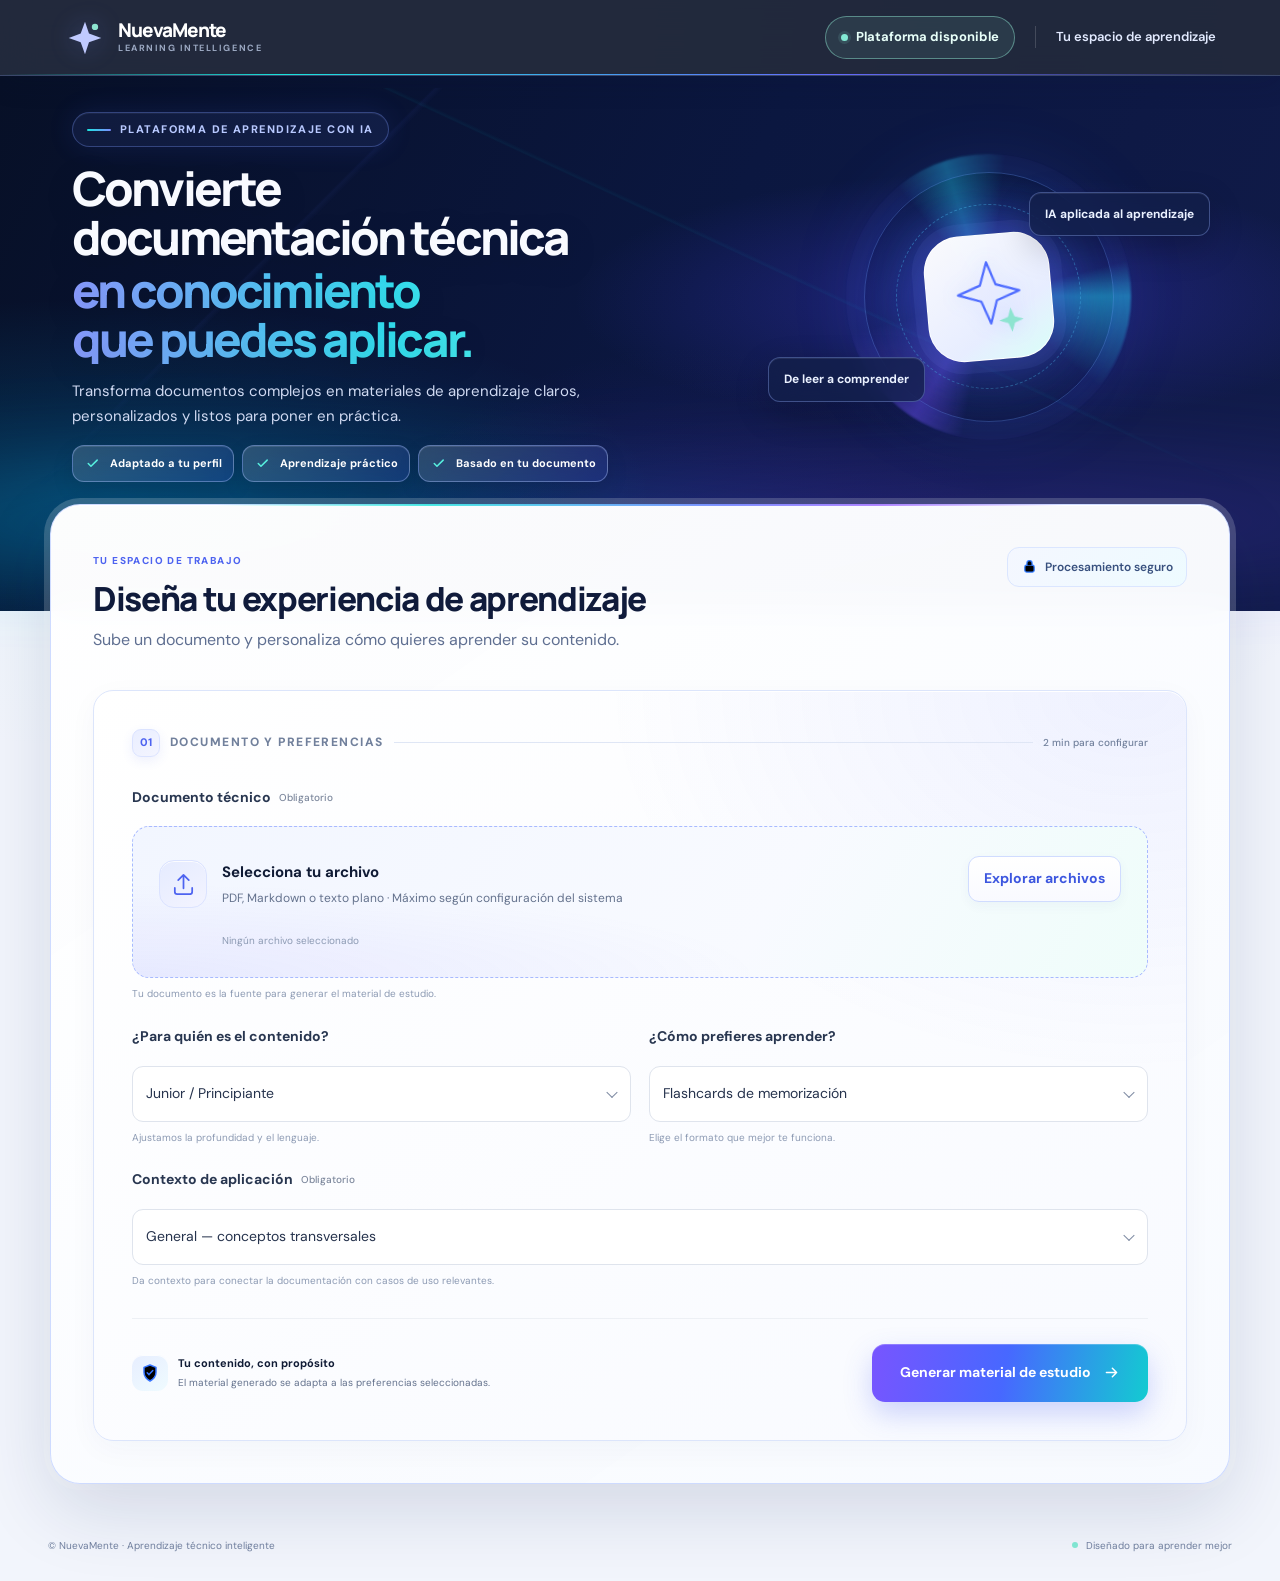
==== frontend/index.html @ c9d4a02c "Integra el rediseño del frontend y conserva la persistencia en OCI" ====
<!DOCTYPE html>
<html lang="es">
<head>
  <meta charset="UTF-8" />
  <meta name="viewport" content="width=device-width, initial-scale=1.0" />
  <meta name="theme-color" content="#101828" />
  <meta name="description" content="NuevaMente transforma documentación técnica en experiencias de aprendizaje adaptadas a cada perfil." />
  <title>NuevaMente — Aprendizaje técnico inteligente</title>
  <link rel="preconnect" href="https://fonts.googleapis.com" />
  <link rel="preconnect" href="https://fonts.gstatic.com" crossorigin />
  <link href="https://fonts.googleapis.com/css2?family=DM+Sans:wght@400;500;600;700&family=Manrope:wght@400;500;600;700;800&display=swap" rel="stylesheet" />
  <link rel="stylesheet" href="css/styles.css" />
</head>
<body>
  <div class="app-shell">
    <header class="topbar">
      <a class="brand" href="#" aria-label="NuevaMente, inicio">
        <span class="brand-mark" aria-hidden="true">
          <svg viewBox="0 0 40 40" fill="none"><path d="M20 4.5 23.8 15.7 35.5 20l-11.7 4.1L20 35.5l-4.1-11.4L4.5 20l11.4-4.3L20 4.5Z" fill="currentColor"/><circle cx="29.5" cy="9.5" r="3" fill="#8DE4D0"/></svg>
        </span>
        <span class="brand-copy"><strong>NuevaMente</strong><small>LEARNING INTELLIGENCE</small></span>
      </a>
      <div class="topbar-right">
        <span class="status-pill"><span class="status-dot"></span> Plataforma disponible</span>
        <span class="topbar-divider" aria-hidden="true"></span>
        <span class="topbar-label">Tu espacio de aprendizaje</span>
      </div>
    </header>

    <main class="page-layout">
      <section class="hero" aria-labelledby="hero-title">
        <div class="hero-copy">
          <span class="eyebrow"><span class="eyebrow-line"></span> PLATAFORMA DE APRENDIZAJE CON IA</span>
          <h1 id="hero-title">Convierte documentación técnica<br /><span>en conocimiento que puedes aplicar.</span></h1>
          <p>Transforma documentos complejos en materiales de aprendizaje claros, personalizados y listos para poner en práctica.</p>
          <div class="hero-points">
            <span><svg viewBox="0 0 20 20" aria-hidden="true"><path d="m5 10 3.2 3.2L15.5 6" fill="none" stroke="currentColor" stroke-width="1.8" stroke-linecap="round" stroke-linejoin="round"/></svg> Adaptado a tu perfil</span>
            <span><svg viewBox="0 0 20 20" aria-hidden="true"><path d="m5 10 3.2 3.2L15.5 6" fill="none" stroke="currentColor" stroke-width="1.8" stroke-linecap="round" stroke-linejoin="round"/></svg> Aprendizaje práctico</span>
            <span><svg viewBox="0 0 20 20" aria-hidden="true"><path d="m5 10 3.2 3.2L15.5 6" fill="none" stroke="currentColor" stroke-width="1.8" stroke-linecap="round" stroke-linejoin="round"/></svg> Basado en tu documento</span>
          </div>
        </div>
        <div class="hero-visual" aria-hidden="true">
          <div class="orbit orbit-outer"></div><div class="orbit orbit-inner"></div>
          <div class="visual-glow"></div>
          <div class="visual-core">
            <svg viewBox="0 0 84 84" fill="none"><path d="M42 8 49.4 30.1 72 38 49.4 45.9 42 68 34.1 45.9 12 38 34.1 30.1 42 8Z" stroke="currentColor" stroke-width="2.2" stroke-linejoin="round"/><path d="M62 54 65.2 63.1 74 66 65.2 69.2 62 78 58.8 69.2 50 66 58.8 63.1 62 54Z" fill="#8DE4D0"/></svg>
          </div>
          <span class="visual-tag tag-top">IA aplicada al aprendizaje</span>
          <span class="visual-tag tag-bottom">De leer a comprender</span>
        </div>
      </section>

      <section class="workspace" id="workspace" aria-label="Espacio de trabajo">
        <div class="workspace-heading">
          <div>
            <span class="section-kicker">TU ESPACIO DE TRABAJO</span>
            <h2>Diseña tu experiencia de aprendizaje</h2>
            <p>Sube un documento y personaliza cómo quieres aprender su contenido.</p>
          </div>
          <div class="secure-note"><svg viewBox="0 0 20 20" aria-hidden="true"><rect x="4.5" y="8.5" width="11" height="8" rx="2" stroke="currentColor" stroke-width="1.5"/><path d="M7 8.5V6a3 3 0 0 1 6 0v2.5" stroke="currentColor" stroke-width="1.5" stroke-linecap="round"/></svg> Procesamiento seguro</div>
        </div>

        <!-- Estado IDLE: se conservan los IDs y nombres que utiliza el flujo actual y el contrato del backend. -->
        <section id="seccion-carga" class="form-panel">
          <div class="panel-step"><span class="step-number">01</span><span>DOCUMENTO Y PREFERENCIAS</span><span class="step-rule"></span><span class="step-caption">2 min para configurar</span></div>
          <form id="form-configuracion">
            <div class="campo campo-documento">
              <label for="documento">Documento técnico <span class="label-optional">Obligatorio</span></label>
              <div class="upload-area">
                <span class="upload-icon" aria-hidden="true"><svg viewBox="0 0 28 28" fill="none"><path d="M14 18V4m0 0L8.5 9.5M14 4l5.5 5.5" stroke="currentColor" stroke-width="1.8" stroke-linecap="round" stroke-linejoin="round"/><path d="M5 17.5v4A2.5 2.5 0 0 0 7.5 24h13a2.5 2.5 0 0 0 2.5-2.5v-4" stroke="currentColor" stroke-width="1.8" stroke-linecap="round"/></svg></span>
                <div class="upload-copy"><strong>Selecciona tu archivo</strong><span>PDF, Markdown o texto plano · Máximo según configuración del sistema</span></div>
                <label class="file-button" for="documento">Explorar archivos</label>
                <input type="file" id="documento" name="documento_original" accept=".pdf,.md,.markdown,.txt" required />
                <span class="file-name" id="nombre-archivo" aria-live="polite">Ningún archivo seleccionado</span>
              </div>
              <span class="field-hint">Tu documento es la fuente para generar el material de estudio.</span>
            </div>

            <div class="form-grid">
              <div class="campo">
                <label for="perfil_destinatario">¿Para quién es el contenido?</label>
                <div class="select-wrap"><select id="perfil_destinatario" name="perfil_destinatario" required>
                  <option value="Junior">Junior / Principiante</option>
                  <option value="Senior">Líder técnico / Arquitecto</option>
                  <option value="Ejecutivo">Ejecutivo</option>
                </select><span class="select-chevron" aria-hidden="true"></span></div>
                <span class="field-hint">Ajustamos la profundidad y el lenguaje.</span>
              </div>
              <div class="campo">
                <label for="formato_salida">¿Cómo prefieres aprender?</label>
                <div class="select-wrap"><select id="formato_salida" name="formato_salida" required>
                  <option value="Flashcards">Flashcards de memorización</option>
                  <option value="Quiz Interactivo">Quiz interactivo con justificaciones</option>
                  <option value="Resumen Ejecutivo">Resumen ejecutivo</option>
                </select><span class="select-chevron" aria-hidden="true"></span></div>
                <span class="field-hint">Elige el formato que mejor te funciona.</span>
              </div>
              <div class="campo campo-full">
                <label for="nicho_sector">Contexto de aplicación <span class="label-optional">Obligatorio</span></label>
                <div class="select-wrap"><select id="nicho_sector" name="nicho_sector" required>
                  <option value="General">General — conceptos transversales</option>
                  <option value="Fintech">Fintech — tecnología financiera</option>
                  <option value="Salud">Salud — tecnología y servicios sanitarios</option>
                  <option value="E-commerce">E-commerce — comercio digital</option>
                </select><span class="select-chevron" aria-hidden="true"></span></div>
                <span class="field-hint">Da contexto para conectar la documentación con casos de uso relevantes.</span>
              </div>
            </div>
            <div class="form-footer">
              <div class="privacy-note"><span class="privacy-icon"><svg viewBox="0 0 20 20" aria-hidden="true"><path d="m10 2 6 2.4v4.8c0 3.7-2.5 6.8-6 8.8-3.5-2-6-5.1-6-8.8V4.4L10 2Z" stroke="currentColor" stroke-width="1.5" stroke-linejoin="round"/><path d="m7.2 9.8 1.8 1.8 3.8-4" stroke="currentColor" stroke-width="1.5" stroke-linecap="round" stroke-linejoin="round"/></svg></span><span><strong>Tu contenido, con propósito</strong><small>El material generado se adapta a las preferencias seleccionadas.</small></span></div>
              <button id="boton-generar" type="submit" class="button-primary"><span>Generar material de estudio</span><svg viewBox="0 0 20 20" aria-hidden="true"><path d="M4 10h12m-5-5 5 5-5 5" fill="none" stroke="currentColor" stroke-width="1.7" stroke-linecap="round" stroke-linejoin="round"/></svg></button>
            </div>
          </form>
        </section>

        <section id="seccion-procesando" class="state-panel processing-panel oculto" role="status" aria-live="polite">
          <div class="processing-orb"><div class="spinner" aria-hidden="true"></div></div>
          <span class="section-kicker">TU CONTENIDO ESTÁ EN PREPARACIÓN</span>
          <h2 id="processing-title">Estamos enviando tu solicitud</h2>
          <p id="processing-description">Estamos preparando el documento y tus preferencias para enviarlos de forma segura.</p>
          <div class="processing-steps" id="processing-steps" data-step="sending">
            <div class="processing-step" data-processing-step="sending">
              <span class="processing-step-icon">1</span>
              <div><strong>Solicitud enviada</strong><small>Documento y preferencias de aprendizaje</small></div>
              <span class="processing-step-status">En preparación</span>
            </div>
            <div class="processing-step" data-processing-step="waiting">
              <span class="processing-step-icon">2</span>
              <div><strong>Procesamiento del documento</strong><small>El servidor y la IA preparan el material</small></div>
              <span class="processing-step-status">Pendiente</span>
            </div>
            <div class="processing-step" data-processing-step="validating">
              <span class="processing-step-icon">3</span>
              <div><strong>Validación de la respuesta</strong><small>Comprobamos la estructura del contenido recibido</small></div>
              <span class="processing-step-status">Pendiente</span>
            </div>
          </div>
          <p class="processing-honesty">Las etapas internas de la IA no se exponen todavía. Este indicador solo cambia cuando el frontend detecta un evento real.</p>
          <p class="meta">La adaptación puede tardar varios minutos. Mantén esta ventana abierta y evita enviar el documento de nuevo.</p>
        </section>

        <section id="seccion-resultado" class="state-panel result-panel oculto">
          <div class="result-topline"><span class="result-badge"><span class="status-dot"></span> MATERIAL GENERADO</span><span class="section-kicker">TU EXPERIENCIA DE APRENDIZAJE</span></div>
          <h2 id="resultado-titulo"></h2>
          <p id="resultado-intro" class="result-intro"></p>
          <div class="result-metadata"><p id="resultado-tiempo" class="meta"></p><p id="resultado-conceptos" class="meta"></p><p id="resultado-calidad" class="meta"></p><p id="resultado-almacenamiento" class="meta" role="status"></p></div>
          <div id="resultado-items" class="grid-flashcards"></div>
          <div class="result-actions"><button id="boton-nuevo" class="button-primary" type="button"><span>Crear otro material</span><svg viewBox="0 0 20 20" aria-hidden="true"><path d="M4 10h12m-5-5 5 5-5 5" fill="none" stroke="currentColor" stroke-width="1.7" stroke-linecap="round" stroke-linejoin="round"/></svg></button></div>
        </section>

        <section id="seccion-error" class="state-panel error-panel oculto" role="alert">
          <div class="error-symbol" aria-hidden="true"><svg viewBox="0 0 24 24" fill="none"><path d="M12 8v5m0 3h.01M10.2 3.8 2.8 17a2 2 0 0 0 1.8 3h14.8a2 2 0 0 0 1.8-3L13.8 3.8a2 2 0 0 0-3.6 0Z" stroke="currentColor" stroke-width="1.8" stroke-linecap="round" stroke-linejoin="round"/></svg></div>
          <span class="section-kicker">NO PUDIMOS COMPLETAR LA SOLICITUD</span>
          <h2>Vamos a intentarlo de nuevo</h2>
          <p id="mensaje-error"></p>
          <div class="error-actions"><button id="boton-reintentar" class="button-primary" type="button"><span>Reintentar</span><svg viewBox="0 0 20 20" aria-hidden="true"><path d="M16 8a6 6 0 0 0-10.8-2L4 8m0-4v4h4M4 12a6 6 0 0 0 10.8 2L16 12m0 4v-4h-4" fill="none" stroke="currentColor" stroke-width="1.5" stroke-linecap="round" stroke-linejoin="round"/></svg></button><button id="boton-volver" class="button-secondary" type="button">Cambiar documento o configuración</button></div>
        </section>
      </section>
      <footer class="page-footer"><span>© NuevaMente · Aprendizaje técnico inteligente</span><span><span class="footer-dot"></span> Diseñado para aprender mejor</span></footer>
    </main>
  </div>

  <script src="js/state.js"></script>
  <script src="js/api.js"></script>
  <script src="js/ui.js"></script>
  <script src="js/main.js"></script>
  <script>
    // Mejora visual progresiva: informa el nombre del archivo sin interferir con el flujo existente.
    document.addEventListener("DOMContentLoaded", () => {
      const input = document.getElementById("documento");
      const nombre = document.getElementById("nombre-archivo");
      input.addEventListener("change", () => {
        nombre.textContent = input.files && input.files.length ? input.files[0].name : "Ningún archivo seleccionado";
        nombre.classList.toggle("has-file", Boolean(input.files && input.files.length));
      });
    });
  </script>
</body>
</html>
---- frontend/css/styles.css ----
:root {
  color-scheme: light;
  --ink: #17233d;
  --muted: #66728a;
  --muted-light: #8a94a8;
  --navy: #101a31;
  --blue: #405ce6;
  --blue-dark: #3049c5;
  --blue-soft: #eef1ff;
  --mint: #8de4d0;
  --line: #e2e7f0;
  --surface: #ffffff;
  --page: #f5f7fb;
  --danger: #b42318;
  --danger-soft: #fff1f0;
  font-family: "DM Sans", system-ui, -apple-system, "Segoe UI", sans-serif;
  font-synthesis: none;
  text-rendering: optimizeLegibility;
  -webkit-font-smoothing: antialiased;
  -moz-osx-font-smoothing: grayscale;
}

* { box-sizing: border-box; }
html { min-width: 320px; scroll-behavior: smooth; }
body { margin: 0; background: var(--page); color: var(--ink); line-height: 1.55; }
button, input, select { font: inherit; }
button { cursor: pointer; }
button:disabled { cursor: wait; opacity: .62; }
a { color: inherit; }
svg { display: block; }
.oculto { display: none !important; }
:focus-visible { outline: 3px solid #7c91ff; outline-offset: 3px; }

.app-shell { min-height: 100vh; }
.topbar {
  min-height: 78px; padding: 0 clamp(20px, 5vw, 76px); display: flex;
  align-items: center; justify-content: space-between; gap: 24px;
  color: #fff; background: var(--navy); border-bottom: 1px solid rgba(255,255,255,.09);
}
.brand { display: inline-flex; align-items: center; gap: 12px; text-decoration: none; }
.brand-mark { width: 42px; height: 42px; display: grid; place-items: center; color: #aebcff; }
.brand-mark svg { width: 100%; height: 100%; }
.brand-copy { display: flex; flex-direction: column; gap: 1px; }
.brand-copy strong { font: 800 19px/1.2 "Manrope", sans-serif; letter-spacing: -.045em; }
.brand-copy small { color: #9ca9c3; font-size: 9px; font-weight: 700; letter-spacing: .17em; }
.topbar-right { display: flex; align-items: center; gap: 18px; color: #c6cee0; font-size: 12px; }
.status-pill { display: inline-flex; align-items: center; gap: 8px; border: 1px solid rgba(141,228,208,.25); border-radius: 999px; padding: 7px 11px; color: #d6f7ef; white-space: nowrap; }
.status-dot, .footer-dot { width: 7px; height: 7px; display: inline-block; border-radius: 50%; background: var(--mint); box-shadow: 0 0 0 3px rgba(141,228,208,.12); }
.topbar-divider { height: 22px; width: 1px; background: rgba(255,255,255,.16); }
.topbar-label { white-space: nowrap; }

.page-layout { width: min(1120px, calc(100% - 48px)); margin: 0 auto; }
.hero { min-height: 330px; display: grid; grid-template-columns: minmax(0, 1.15fr) minmax(260px, .85fr); align-items: center; gap: 36px; padding: 54px 0 42px; }
.hero-copy { max-width: 650px; }
.eyebrow, .section-kicker { display: inline-flex; align-items: center; gap: 9px; color: var(--blue); font-size: 10px; font-weight: 800; letter-spacing: .14em; }
.eyebrow-line { display: inline-block; width: 24px; height: 2px; border-radius: 4px; background: var(--blue); }
h1, h2, h3, p { margin-top: 0; }
.hero h1 { margin: 17px 0 15px; font: 800 clamp(30px, 4vw, 47px)/1.12 "Manrope", sans-serif; letter-spacing: -.055em; }
.hero h1 span { color: var(--blue); }
.hero-copy > p { max-width: 570px; margin-bottom: 20px; color: var(--muted); font-size: 15px; }
.hero-points { display: flex; flex-wrap: wrap; gap: 10px 19px; color: #4f5d76; font-size: 11px; font-weight: 600; }
.hero-points span { display: inline-flex; align-items: center; gap: 6px; }
.hero-points svg { width: 16px; height: 16px; color: #15977f; }
.hero-visual { min-height: 240px; position: relative; display: grid; place-items: center; overflow: hidden; isolation: isolate; }
.orbit { position: absolute; border: 1px solid rgba(91,113,232,.19); border-radius: 50%; }
.orbit-outer { width: 235px; height: 235px; }
.orbit-inner { width: 172px; height: 172px; border-style: dashed; border-color: rgba(91,113,232,.28); }
.visual-glow { position: absolute; width: 155px; height: 155px; border-radius: 50%; background: #dce4ff; filter: blur(22px); opacity: .8; }
.visual-core { position: relative; z-index: 1; width: 112px; height: 112px; display: grid; place-items: center; color: var(--blue); background: linear-gradient(145deg, #fff, #e9edff); border: 1px solid #d9e0ff; border-radius: 34px; box-shadow: 0 20px 55px rgba(52,75,184,.18); transform: rotate(-5deg); }
.visual-core svg { width: 78px; height: 78px; }
.visual-tag { position: absolute; z-index: 2; padding: 8px 12px; border: 1px solid rgba(222,228,242,.95); border-radius: 10px; background: rgba(255,255,255,.92); box-shadow: 0 8px 24px rgba(25,39,77,.07); color: #45516b; font-size: 10px; font-weight: 700; }
.tag-top { top: 24px; right: 0; }
.tag-bottom { bottom: 24px; left: 0; }

.workspace { margin: 4px 0 42px; padding: clamp(22px, 4vw, 42px); border: 1px solid #e7ebf3; border-radius: 22px; background: var(--surface); box-shadow: 0 16px 55px rgba(30,45,82,.055); }
.workspace-heading { display: flex; justify-content: space-between; align-items: flex-start; gap: 20px; margin-bottom: 26px; }
.workspace-heading h2, .state-panel h2 { margin: 8px 0 7px; font: 800 clamp(22px, 3vw, 29px)/1.25 "Manrope", sans-serif; letter-spacing: -.04em; }
.workspace-heading p { margin: 0; color: var(--muted); font-size: 13px; }
.secure-note { flex: 0 0 auto; display: inline-flex; align-items: center; gap: 7px; color: #69758d; font-size: 11px; font-weight: 600; padding-top: 6px; }
.secure-note svg { width: 17px; height: 17px; color: #15977f; }
.form-panel { border: 1px solid var(--line); border-radius: 16px; padding: clamp(18px, 3vw, 30px); }
.panel-step { display: flex; align-items: center; gap: 10px; margin-bottom: 26px; color: #78849b; font-size: 9px; font-weight: 800; letter-spacing: .12em; }
.step-number { width: 28px; height: 28px; display: grid; place-items: center; border-radius: 9px; background: var(--blue-soft); color: var(--blue); font-size: 11px; letter-spacing: 0; }
.step-rule { height: 1px; flex: 1; background: var(--line); }
.step-caption { font-size: 10px; font-weight: 500; letter-spacing: 0; white-space: nowrap; }
.campo { min-width: 0; display: flex; flex-direction: column; gap: 8px; }
.campo-documento { margin-bottom: 25px; }
.campo > label { display: flex; flex-wrap: wrap; align-items: center; gap: 8px; color: #283650; font-size: 12px; font-weight: 700; }
.label-optional { color: #7c879c; font-size: 10px; font-weight: 500; }
.upload-area { position: relative; display: grid; grid-template-columns: auto minmax(0,1fr) auto; align-items: center; gap: 15px; min-height: 108px; padding: 19px; border: 1.5px dashed #c7d0e7; border-radius: 13px; background: #fafbff; transition: border-color .18s, background .18s; }
.upload-area:focus-within, .upload-area:hover { border-color: #8295f0; background: #f6f8ff; }
.upload-icon { width: 48px; height: 48px; display: grid; place-items: center; border-radius: 14px; background: var(--blue-soft); color: var(--blue); }
.upload-icon svg { width: 27px; height: 27px; }
.upload-copy { display: flex; flex-direction: column; gap: 4px; }
.upload-copy strong { font-size: 12px; }
.upload-copy span { color: var(--muted); font-size: 10px; line-height: 1.5; }
.file-button { position: relative; z-index: 1; padding: 9px 12px; border: 1px solid #d6ddf2; border-radius: 9px; background: #fff; color: var(--blue); font-size: 11px; font-weight: 700; cursor: pointer; white-space: nowrap; }
.file-button:hover { background: var(--blue-soft); }
#documento { position: absolute; width: 1px; height: 1px; padding: 0; margin: -1px; overflow: hidden; clip: rect(0,0,0,0); white-space: nowrap; border: 0; }
#documento:focus-visible + .file-name { outline: 3px solid #7c91ff; outline-offset: 3px; }
.file-name { grid-column: 2 / -1; min-width: 0; color: var(--muted-light); font-size: 10px; overflow-wrap: anywhere; }
.file-name.has-file { color: #147d6a; font-weight: 700; }
.field-hint { color: var(--muted-light); font-size: 10px; line-height: 1.5; }
.form-grid { display: grid; grid-template-columns: repeat(2, minmax(0,1fr)); gap: 22px 18px; }
.campo-full { grid-column: 1 / -1; }
.select-wrap { position: relative; }
.select-wrap select { width: 100%; min-height: 46px; appearance: none; padding: 0 42px 0 13px; border: 1px solid #dfe4ed; border-radius: 9px; outline-offset: 2px; background: #fff; color: #26334d; font-size: 12px; }
.select-wrap select:focus { border-color: #8798ef; outline: 2px solid rgba(64,92,230,.12); }
.select-chevron { position: absolute; top: 50%; right: 15px; width: 8px; height: 8px; border-right: 1.5px solid #7e8aa2; border-bottom: 1.5px solid #7e8aa2; transform: translateY(-70%) rotate(45deg); pointer-events: none; }
.form-footer { display: flex; justify-content: space-between; align-items: center; gap: 22px; margin-top: 30px; padding-top: 23px; border-top: 1px solid #edf0f5; }
.privacy-note { display: flex; align-items: center; gap: 10px; }
.privacy-icon { width: 36px; height: 36px; flex: 0 0 auto; display: grid; place-items: center; border-radius: 11px; background: #eaf8f4; color: #16866f; }
.privacy-icon svg { width: 20px; height: 20px; }
.privacy-note > span:last-child { display: flex; flex-direction: column; gap: 3px; }
.privacy-note strong { font-size: 11px; }
.privacy-note small { color: var(--muted); font-size: 10px; }
.button-primary, .button-secondary { min-height: 46px; display: inline-flex; justify-content: center; align-items: center; gap: 12px; padding: 0 18px; border: 1px solid transparent; border-radius: 10px; font-size: 12px; font-weight: 700; transition: background .18s, transform .18s, box-shadow .18s; }
.button-primary { background: var(--blue); color: white; box-shadow: 0 7px 18px rgba(64,92,230,.18); }
.button-primary:hover:not(:disabled) { background: var(--blue-dark); transform: translateY(-1px); box-shadow: 0 10px 22px rgba(64,92,230,.23); }
.button-primary svg { width: 17px; height: 17px; }
.button-secondary { border-color: #d8deeb; background: #fff; color: #46536d; }
.button-secondary:hover { background: #f5f7fc; }

.state-panel { margin-top: 20px; padding: clamp(25px, 5vw, 48px); border: 1px solid var(--line); border-radius: 16px; background: #fff; }
.processing-panel { text-align: center; }
.processing-panel .section-kicker { justify-content: center; }
.processing-panel h2 { margin-top: 12px; }
.processing-panel > p { max-width: 550px; margin: 0 auto 16px; color: var(--muted); font-size: 13px; }
.processing-panel .meta { font-size: 11px; }
.processing-orb { width: 92px; height: 92px; display: grid; place-items: center; margin: 0 auto 24px; border: 1px solid #e0e6ff; border-radius: 28px; background: linear-gradient(145deg, #f9faff, #e9edff); }
.spinner { width: 34px; height: 34px; border: 3px solid #d8defd; border-top-color: var(--blue); border-radius: 50%; animation: girar .8s linear infinite; }
@keyframes girar { to { transform: rotate(360deg); } }
.processing-track { max-width: 360px; height: 5px; margin: 24px auto; overflow: hidden; border-radius: 99px; background: #edf0fb; }
.processing-track span { display: block; width: 38%; height: 100%; border-radius: inherit; background: linear-gradient(90deg, var(--blue), #91a1ff); animation: progreso 1.8s ease-in-out infinite alternate; }
@keyframes progreso { from { transform: translateX(-10%); } to { transform: translateX(170%); } }

.result-panel { border-top: 3px solid #47bca6; }
.result-topline { display: flex; align-items: center; justify-content: space-between; flex-wrap: wrap; gap: 12px; margin-bottom: 17px; }
.result-badge { display: inline-flex; align-items: center; gap: 8px; padding: 7px 10px; border-radius: 999px; background: #eaf8f4; color: #137a68; font-size: 9px; font-weight: 800; letter-spacing: .08em; }
.result-badge .status-dot { width: 6px; height: 6px; box-shadow: none; }
.result-panel h2 { font-size: clamp(24px, 3vw, 34px); }
.result-intro { max-width: 760px; color: var(--muted); font-size: 14px; }
.result-metadata { display: flex; flex-wrap: wrap; gap: 8px; margin: 22px 0; }
.result-metadata .meta { margin: 0; padding: 8px 11px; border: 1px solid #e3e8f3; border-radius: 9px; background: #fafbfe; color: #56627a; font-size: 10px; }
.grid-flashcards { display: grid; grid-template-columns: repeat(2, minmax(0,1fr)); gap: 14px; margin: 22px 0; }
.flashcard { min-width: 0; padding: 18px; border: 1px solid #e0e6f5; border-radius: 13px; background: linear-gradient(145deg, #f8f9ff, #f0f3ff); overflow-wrap: anywhere; }
.flashcard-frente { margin-bottom: 14px; color: #263a7e; font: 700 14px/1.45 "Manrope", sans-serif; }
.flashcard details { padding-top: 12px; border-top: 1px solid #dce3fa; }
.flashcard summary { color: var(--blue); font-size: 11px; font-weight: 700; cursor: pointer; }
.flashcard-dorso { margin: 10px 0 0; color: #43506a; font-size: 12px; white-space: pre-wrap; }
.flashcard-pista { margin: 10px 0 0; color: #69758b; font-size: 11px; }
.quiz-pregunta { min-width: 0; margin: 0; padding: 18px; border: 1px solid #e0e6f0; border-radius: 13px; background: #fbfcff; overflow-wrap: anywhere; }
.quiz-pregunta legend { max-width: 100%; padding: 0 6px; color: #273550; font-size: 13px; font-weight: 700; }
.quiz-opcion { display: flex; align-items: flex-start; gap: 9px; padding: 8px 0; color: #4f5c74; font-size: 12px; font-weight: 400; cursor: pointer; }
.quiz-opcion input { flex: 0 0 auto; margin-top: 4px; accent-color: var(--blue); }
.quiz-pregunta button { margin-top: 10px; padding: 9px 13px; border: 0; border-radius: 8px; background: var(--blue-soft); color: var(--blue); font-size: 11px; font-weight: 700; }
.quiz-pregunta button:hover { background: #dfe5ff; }
.quiz-feedback { margin: 12px 0 0; color: #59657b; font-size: 11px; line-height: 1.7; white-space: pre-wrap; }
.respuesta-correcta { color: #137a48; }
.respuesta-incorrecta { color: var(--danger); }
#resultado-items { overflow-wrap: anywhere; }
#resultado-items > h3 { margin: 22px 0 8px; font: 700 16px "Manrope", sans-serif; }
#resultado-items > p, #resultado-items li { color: #4d5a72; font-size: 13px; }
#resultado-items ul { padding-left: 22px; }
#resultado-items li { padding: 3px 0; }
.result-actions { display: flex; justify-content: flex-end; align-items: center; gap: 16px; margin-top: 24px; padding-top: 20px; border-top: 1px solid #edf0f5; }
.error-panel { border-top: 3px solid #e06b61; }
.error-panel .section-kicker { color: var(--danger); }
.error-panel h2 { margin-top: 12px; }
.error-panel > p { color: #7c3940; font-size: 13px; }
.error-symbol { width: 48px; height: 48px; display: grid; place-items: center; margin-bottom: 20px; border-radius: 14px; background: var(--danger-soft); color: var(--danger); }
.error-symbol svg { width: 25px; height: 25px; }
.error-actions { display: flex; flex-wrap: wrap; gap: 10px; margin-top: 22px; }
.page-footer { display: flex; justify-content: space-between; gap: 16px; padding: 0 0 28px; color: #8a94a8; font-size: 10px; }
.page-footer > span:last-child { display: inline-flex; align-items: center; gap: 8px; }
.footer-dot { width: 6px; height: 6px; box-shadow: none; }

@media (min-width: 1400px) { .page-layout { width: min(1180px, calc(100% - 80px)); } }
@media (max-width: 760px) {
  .topbar { min-height: 70px; padding: 0 22px; }
  .topbar-label, .topbar-divider { display: none; }
  .page-layout { width: min(100% - 32px, 620px); }
  .hero { grid-template-columns: 1fr; gap: 12px; padding: 42px 0 25px; }
  .hero-visual { min-height: 200px; }
  .orbit-outer { width: 190px; height: 190px; }
  .orbit-inner { width: 142px; height: 142px; }
  .visual-core { width: 92px; height: 92px; border-radius: 28px; }
  .visual-core svg { width: 65px; height: 65px; }
  .tag-top { right: max(0px, calc(50% - 155px)); }
  .tag-bottom { left: max(0px, calc(50% - 155px)); }
  .workspace { padding: 23px 18px; border-radius: 17px; }
  .workspace-heading { flex-direction: column; gap: 10px; }
  .secure-note { padding: 0; }
  .form-panel { padding: 18px; }
  .upload-area { grid-template-columns: auto minmax(0,1fr); }
  .file-button { grid-column: 2; justify-self: start; }
  .file-name { grid-column: 1 / -1; }
  .form-footer { align-items: stretch; flex-direction: column; }
  .form-footer .button-primary { width: 100%; }
  .page-footer { flex-direction: column; gap: 8px; }
}
@media (max-width: 520px) {
  .topbar { padding: 0 16px; }
  .brand-mark { width: 36px; height: 36px; }
  .brand-copy strong { font-size: 17px; }
  .status-pill { padding: 6px 8px; font-size: 10px; }
  .page-layout { width: calc(100% - 24px); }
  .hero h1 { font-size: clamp(29px, 8vw, 38px); }
  .hero-points { flex-direction: column; gap: 8px; }
  .hero-visual { min-height: 180px; }
  .workspace { padding: 20px 12px; }
  .workspace-heading h2 { font-size: 23px; }
  .form-panel { padding: 15px 12px; }
  .panel-step { gap: 7px; font-size: 8px; }
  .step-caption { display: none; }
  .form-grid, .grid-flashcards { grid-template-columns: 1fr; }
  .campo-full { grid-column: auto; }
  .upload-area { padding: 13px; gap: 10px; }
  .upload-icon { width: 40px; height: 40px; }
  .upload-copy span { font-size: 9px; }
  .file-button { font-size: 10px; }
  .state-panel { padding: 24px 17px; }
  .result-topline { align-items: flex-start; flex-direction: column; }
  .result-metadata { flex-direction: column; }
  .result-actions { align-items: stretch; flex-direction: column; }
  .result-actions .button-primary, .error-actions > button { width: 100%; }
}
@media (prefers-reduced-motion: reduce) {
  *, *::before, *::after { scroll-behavior: auto !important; animation-duration: .01ms !important; animation-iteration-count: 1 !important; transition-duration: .01ms !important; }
}

.quiz-final-actions { display: flex; flex-direction: column; align-items: stretch; gap: 14px; margin-top: 20px; }
.quiz-final-actions > .button-primary { align-self: flex-end; }
.quiz-score { flex: 1 1 280px; min-width: 0; margin: 0; padding: 18px; border: 1px solid #dce5f5; border-radius: 14px; background: linear-gradient(145deg, #f8faff, #f0f4ff); }
.quiz-score .section-kicker { color: var(--blue); }
.quiz-score-title { margin: 8px 0 4px; font: 800 20px/1.3 "Manrope", sans-serif; letter-spacing: -.03em; }
.quiz-score-percent { margin: 0; color: var(--blue); font-size: 18px; font-weight: 800; }
.quiz-score-note { margin: 8px 0 14px; color: var(--muted); font-size: 12px; }
.quiz-score-track { height: 8px; overflow: hidden; border-radius: 99px; background: #dfe5f5; }
.quiz-score-track span { display: block; height: 100%; border-radius: inherit; background: linear-gradient(90deg, #405ce6, #8de4d0); transition: width .25s ease; }
.quiz-final-actions > .button-primary:disabled { cursor: default; opacity: .75; }
@media (max-width: 520px) {
  .quiz-final-actions > .button-primary { width: 100%; }
  .quiz-score { width: 100%; }
}


/* Stepper de procesamiento: estados respaldados por eventos del frontend */
.processing-steps { max-width: 620px; margin: 28px auto 20px; padding: 8px 18px; border: 1px solid var(--line); border-radius: 14px; background: #fcfdff; text-align: left; }
.processing-step { display: grid; grid-template-columns: 34px minmax(0,1fr) auto; align-items: center; gap: 12px; padding: 16px 0; border-bottom: 1px solid #edf0f6; color: #8791a4; }
.processing-step:last-child { border-bottom: 0; }
.processing-step-icon { width: 30px; height: 30px; display: grid; place-items: center; border: 1px solid #dfe4ef; border-radius: 50%; background: #fff; color: #8a94a8; font-size: 12px; font-weight: 800; }
.processing-step > div { display: flex; flex-direction: column; gap: 3px; }
.processing-step strong { color: #536078; font-size: 12px; }
.processing-step small { color: #8a94a8; font-size: 10px; }
.processing-step-status { color: #8a94a8; font-size: 10px; white-space: nowrap; }
.processing-step.is-active .processing-step-icon { border-color: var(--blue); background: var(--blue-soft); color: var(--blue); box-shadow: 0 0 0 4px rgba(64,92,230,.08); }
.processing-step.is-active strong, .processing-step.is-active .processing-step-status { color: var(--blue); }
.processing-step.is-done .processing-step-icon { border-color: #bce9dd; background: #eaf8f4; color: #137a68; }
.processing-step.is-done strong, .processing-step.is-done .processing-step-status { color: #137a68; }
.processing-honesty { max-width: 620px !important; margin: 0 auto 16px !important; color: var(--muted-light) !important; font-size: 10px !important; }
@media (max-width: 520px) {
 .processing-steps { padding: 5px 12px; }
 .processing-step { grid-template-columns: 30px minmax(0,1fr); gap: 9px; }
 .processing-step-status { grid-column: 2; white-space: normal; }
 .processing-step strong { font-size: 11px; }
 .processing-step small { font-size: 9px; }
}


/* Processing experience — premium contrast, depth and a clearer active step */
.processing-panel {
  position: relative;
  isolation: isolate;
  overflow: hidden;
  padding: clamp(30px, 5vw, 54px);
  border: 1px solid rgba(151, 170, 255, .22);
  border-radius: 20px;
  color: #f5f7ff;
  text-align: center;
  background:
    radial-gradient(ellipse at 50% -20%, rgba(75, 100, 239, .28), transparent 52%),
    linear-gradient(145deg, #111c36 0%, #172443 52%, #101a31 100%);
  box-shadow: 0 24px 70px rgba(16, 26, 49, .18), inset 0 1px 0 rgba(255,255,255,.06);
}
.processing-panel::before,
.processing-panel::after {
  position: absolute;
  z-index: -1;
  content: "";
  pointer-events: none;
  border: 1px solid rgba(151, 170, 255, .09);
  border-radius: 50%;
}
.processing-panel::before { width: 390px; height: 390px; top: -270px; left: calc(50% - 195px); }
.processing-panel::after { width: 520px; height: 520px; top: -335px; left: calc(50% - 260px); }
.processing-panel .processing-orb {
  position: relative;
  width: 88px;
  height: 88px;
  margin: 0 auto 24px;
  border: 1px solid rgba(161, 177, 255, .38);
  border-radius: 27px;
  background: linear-gradient(145deg, rgba(255,255,255,.12), rgba(112,133,255,.12));
  box-shadow: 0 0 0 9px rgba(108, 128, 255, .045), 0 16px 42px rgba(0,0,0,.18);
}
.processing-panel .spinner {
  width: 35px;
  height: 35px;
  border: 3px solid rgba(177, 190, 255, .22);
  border-top-color: #9cafff;
  border-right-color: #8de4d0;
  box-shadow: 0 0 18px rgba(110, 132, 255, .2);
}
.processing-panel .section-kicker { color: #aab9ff; }
.processing-panel h2 {
  margin: 13px 0 9px;
  color: #fff;
  font-size: clamp(24px, 3.2vw, 34px);
  letter-spacing: -.045em;
}
.processing-panel > p:not(.processing-honesty):not(.meta) {
  max-width: 590px;
  margin: 0 auto;
  color: #c2cce1;
  font-size: 13px;
}
.processing-steps {
  position: relative;
  max-width: 700px;
  margin: 30px auto 20px;
  padding: 7px 22px;
  border: 1px solid rgba(181, 195, 255, .17);
  border-radius: 16px;
  background: linear-gradient(145deg, rgba(255,255,255,.075), rgba(255,255,255,.035));
  box-shadow: inset 0 1px 0 rgba(255,255,255,.045), 0 14px 34px rgba(0,0,0,.08);
  backdrop-filter: blur(12px);
}
.processing-step {
  position: relative;
  grid-template-columns: 38px minmax(0,1fr) auto;
  gap: 14px;
  padding: 17px 0;
  border-bottom-color: rgba(181,195,255,.12);
  color: #aebbd4;
  transition: background .25s ease, padding .25s ease;
}
.processing-step-icon {
  position: relative;
  width: 34px;
  height: 34px;
  border: 1px solid rgba(180,194,255,.22);
  background: rgba(13,22,44,.58);
  color: #a9b6d1;
  font-size: 12px;
  transition: all .25s ease;
}
.processing-step > div { gap: 4px; }
.processing-step strong { color: #d8e0f2; font-size: 12px; }
.processing-step small { color: #96a5c2; font-size: 10px; }
.processing-step-status {
  padding: 5px 9px;
  border: 1px solid rgba(181,195,255,.12);
  border-radius: 999px;
  color: #9ba9c5;
  background: rgba(12,21,42,.35);
  font-size: 10px;
  font-weight: 600;
}
.processing-step.is-active {
  margin: 0 -10px;
  padding-right: 10px;
  padding-left: 10px;
  border-radius: 12px;
  background: linear-gradient(90deg, rgba(76,99,233,.19), rgba(76,99,233,.035));
}
.processing-step.is-active .processing-step-icon {
  border-color: #879bff;
  background: linear-gradient(145deg, #5269e9, #3549ad);
  color: #fff;
  box-shadow: 0 0 0 5px rgba(100,122,255,.12), 0 0 22px rgba(89,111,255,.2);
}
.processing-step.is-active strong { color: #fff; }
.processing-step.is-active .processing-step-status {
  border-color: rgba(144,162,255,.32);
  background: rgba(68,88,196,.24);
  color: #c8d1ff;
}
.processing-step.is-done .processing-step-icon {
  border-color: rgba(141,228,208,.5);
  background: rgba(31,137,119,.18);
  color: #8de4d0;
  box-shadow: 0 0 0 4px rgba(141,228,208,.055);
}
.processing-step.is-done strong { color: #b8f4e7; }
.processing-step.is-done .processing-step-status {
  border-color: rgba(141,228,208,.2);
  background: rgba(31,137,119,.12);
  color: #8de4d0;
}
.processing-honesty {
  max-width: 640px !important;
  margin: 0 auto 12px !important;
  color: #98a7c4 !important;
  font-size: 10px !important;
}
.processing-panel .meta {
  max-width: 620px;
  margin: 0 auto;
  color: #b7c3da;
  font-size: 11px;
}
@media (max-width: 520px) {
  .processing-panel { padding: 28px 15px; border-radius: 16px; }
  .processing-panel .processing-orb { width: 76px; height: 76px; border-radius: 23px; }
  .processing-steps { margin-top: 24px; padding: 5px 13px; }
  .processing-step { grid-template-columns: 32px minmax(0,1fr); gap: 10px; padding: 14px 0; }
  .processing-step.is-active { margin: 0 -5px; padding-right: 5px; padding-left: 5px; }
  .processing-step-icon { width: 30px; height: 30px; }
  .processing-step-status { grid-column: 2; justify-self: start; margin-top: 1px; }
}
@media (prefers-reduced-motion: reduce) {
  .processing-step, .processing-step-icon { transition: none !important; }
}


/* NuevaMente visual system v2 — unify landing, workspace and learning results */
:root {
  --ink: #101b35;
  --muted: #64728d;
  --muted-light: #8c9ab3;
  --navy: #0d1730;
  --blue: #4d63f0;
  --blue-dark: #3549c8;
  --blue-soft: #edf0ff;
  --mint: #83ead5;
  --line: #dfe6f5;
  --surface: #ffffff;
  --page: #f2f5fc;
}
body {
  background:
    radial-gradient(ellipse at 82% 6%, rgba(104,124,255,.12), transparent 29rem),
    radial-gradient(ellipse at 5% 22%, rgba(131,234,213,.09), transparent 25rem),
    var(--page);
}
.topbar {
  position: relative;
  min-height: 76px;
  background: linear-gradient(105deg, #0b142b 0%, #111d3b 60%, #172653 100%);
  box-shadow: 0 8px 28px rgba(10,20,44,.12);
}
.topbar::after {
  position: absolute;
  right: 0; bottom: 0; left: 0;
  height: 1px;
  content: "";
  background: linear-gradient(90deg, transparent, rgba(131,234,213,.45), rgba(120,143,255,.55), transparent);
}
.brand-mark { color: #c0caff; filter: drop-shadow(0 0 12px rgba(117,139,255,.28)); }
.brand-copy strong { letter-spacing: -.05em; }
.status-pill { border-color: rgba(131,234,213,.32); background: rgba(131,234,213,.045); }
.hero {
  position: relative;
  min-height: 345px;
  padding-top: 58px;
  padding-bottom: 48px;
}
.hero-copy { position: relative; z-index: 2; }
.eyebrow { color: #4d63f0; }
.hero h1 { text-wrap: balance; }
.hero h1 span {
  background: linear-gradient(100deg, #4d63f0 4%, #6d7cff 52%, #1c9f9a 100%);
  -webkit-background-clip: text;
  background-clip: text;
  color: transparent;
}
.hero-visual { overflow: visible; }
.orbit-outer { border-color: rgba(77,99,240,.22); box-shadow: 0 0 60px rgba(77,99,240,.055); }
.orbit-inner { border-color: rgba(77,99,240,.3); }
.visual-glow { background: radial-gradient(circle, rgba(119,145,255,.35), rgba(131,234,213,.12) 58%, transparent 72%); }
.visual-core {
  border-color: rgba(255,255,255,.92);
  background: linear-gradient(145deg, #fff 4%, #edf0ff 70%, #e4fbf6 100%);
  box-shadow: 0 24px 70px rgba(52,75,184,.2), 0 0 0 10px rgba(255,255,255,.32);
}
.visual-tag { border-color: rgba(208,218,242,.9); box-shadow: 0 12px 32px rgba(25,39,77,.09); }
.workspace {
  position: relative;
  margin-top: 0;
  border: 1px solid rgba(211,221,243,.9);
  border-radius: 24px;
  background: rgba(255,255,255,.94);
  box-shadow: 0 24px 80px rgba(31,48,91,.085), 0 2px 6px rgba(31,48,91,.025);
  backdrop-filter: blur(16px);
}
.workspace::before {
  position: absolute;
  top: -1px; right: 8%; left: 8%;
  height: 2px;
  content: "";
  border-radius: 999px;
  background: linear-gradient(90deg, transparent, #8de4d0 24%, #6a7cff 68%, transparent);
  opacity: .8;
}
.workspace-heading h2, .state-panel h2 { color: #111d38; }
.form-panel {
  border-color: #e0e7f6;
  border-radius: 18px;
  background: linear-gradient(145deg, rgba(255,255,255,.98), rgba(249,251,255,.94));
  box-shadow: inset 0 1px 0 #fff;
}
.panel-step { color: #71809c; }
.step-number { border: 1px solid #e0e6ff; background: linear-gradient(145deg,#f0f2ff,#e7ebff); }
.upload-area {
  border-color: #c8d2fb;
  background: linear-gradient(120deg, #f8faff 0%, #f5f7ff 72%, #f2fbfa 100%);
  transition: border-color .2s ease, box-shadow .2s ease, transform .2s ease;
}
.upload-area:focus-within, .upload-area:hover {
  border-color: #8292f5;
  box-shadow: 0 0 0 4px rgba(77,99,240,.07);
}
.upload-icon, .privacy-icon {
  box-shadow: inset 0 1px 0 rgba(255,255,255,.85);
}
input[type="file"]:focus-visible + .file-name { outline: 2px solid var(--blue); }
select, input:not([type="file"]):not([type="radio"]) {
  border-color: #d8e1f2;
  transition: border-color .18s ease, box-shadow .18s ease;
}
select:focus, input:focus {
  border-color: #8292f5;
  box-shadow: 0 0 0 4px rgba(77,99,240,.08);
}
.button-primary {
  border: 1px solid rgba(255,255,255,.18);
  background: linear-gradient(110deg, #4d63f0 0%, #4359df 55%, #354bc7 100%);
  box-shadow: 0 9px 22px rgba(64,86,220,.22), inset 0 1px 0 rgba(255,255,255,.16);
  transition: transform .18s ease, box-shadow .18s ease, filter .18s ease;
}
.button-primary:hover:not(:disabled) {
  transform: translateY(-2px);
  filter: saturate(1.08);
  box-shadow: 0 13px 28px rgba(64,86,220,.29), inset 0 1px 0 rgba(255,255,255,.2);
}
.button-secondary, .file-button {
  border-color: #d6def1;
  background: linear-gradient(180deg, #fff, #f9faff);
}
.state-panel:not(.processing-panel) {
  border-color: #dfe6f5;
  border-radius: 19px;
  background: linear-gradient(145deg, #fff 0%, #fcfdff 100%);
  box-shadow: 0 16px 44px rgba(24,42,85,.055), inset 0 1px 0 #fff;
}
.result-panel { border-top: 2px solid #83ead5 !important; }
.result-badge {
  border: 1px solid rgba(30,164,140,.12);
  background: linear-gradient(100deg,#e9faf5,#f0fbff);
}
.result-metadata .meta {
  border-color: #e0e7f5;
  border-radius: 9px;
  background: linear-gradient(145deg,#fff,#f7f9ff);
}
.flashcard, .quiz-pregunta {
  border-color: #dce4f6;
  border-radius: 14px;
  background: linear-gradient(145deg,#fbfcff,#f2f5ff);
  box-shadow: inset 0 1px 0 rgba(255,255,255,.9);
}
.flashcard { transition: transform .18s ease, box-shadow .18s ease; }
.flashcard:hover {
  transform: translateY(-2px);
  box-shadow: 0 10px 24px rgba(38,57,119,.07);
}
.flashcard summary { color: #4359df; font-weight: 700; }
.quiz-score {
  border-color: #d9e3fa;
  background: linear-gradient(135deg,#f5f7ff 0%,#eef2ff 72%,#effbf8 100%);
  box-shadow: inset 0 1px 0 rgba(255,255,255,.95);
}
.error-panel { border-top: 2px solid #ff9b92 !important; }
.page-footer { color: #8290a8; }
@media (max-width: 760px) {
  .hero { padding-top: 42px; }
  .workspace { border-radius: 20px; }
}
@media (prefers-reduced-motion: reduce) {
  .button-primary, .upload-area, .flashcard { transition: none !important; }
}


/* Visual QA hotfix: preserve readable contrast inside the dark processing surface */
.processing-panel,
.processing-panel .section-kicker,
.processing-panel h2,
.processing-panel > p,
.processing-panel .processing-honesty,
.processing-panel .meta {
  color: #f5f7ff;
}
.processing-panel h2 {
  color: #ffffff !important;
  text-shadow: 0 2px 24px rgba(123, 145, 255, .16);
}
.processing-panel > p:not(.processing-honesty):not(.meta) { color: #d2dcf2; }
.processing-panel .processing-honesty { color: #aebcda !important; }
.processing-panel .meta { color: #d1dcf3; }

/* Make the visual refresh clearly visible without changing application behavior */
.hero h1 { font-size: clamp(34px, 4.4vw, 54px); }
.hero-copy > p { font-size: 15px; line-height: 1.75; }
.workspace {
  border-color: #cfd9f2;
  box-shadow: 0 28px 90px rgba(31,48,91,.11), 0 3px 10px rgba(31,48,91,.035);
}
.workspace-heading h2 { font-size: clamp(25px, 3.2vw, 32px); }
.form-panel {
  border-color: #d8e1f7;
  background:
    radial-gradient(ellipse at 100% 0%, rgba(106,124,255,.055), transparent 35%),
    linear-gradient(145deg, #ffffff 0%, #f8faff 100%);
}
.panel-step { margin-bottom: 30px; }
.upload-area { min-height: 120px; }
.select-wrap select { min-height: 50px; }
.result-panel h2 {
  background: linear-gradient(100deg, #111d38 0%, #405ce6 76%, #168d89 100%);
  -webkit-background-clip: text;
  background-clip: text;
  color: transparent;
}
@media (max-width: 760px) {
  .hero h1 { font-size: clamp(32px, 7vw, 44px); }
}
@media (prefers-reduced-motion: reduce) {
  .flashcard, .button-primary, .upload-area { transition: none !important; }
}


/* Landing page v3 — a distinct, high-impact first impression */
.hero {
  min-height: 390px;
  grid-template-columns: minmax(0, 1.12fr) minmax(280px, .88fr);
  gap: clamp(24px, 4vw, 54px);
  padding-top: 62px;
  padding-bottom: 58px;
}
.hero-copy { max-width: 690px; }
.hero .eyebrow {
  padding: 8px 12px;
  border: 1px solid rgba(77,99,240,.16);
  border-radius: 999px;
  background: rgba(255,255,255,.68);
  box-shadow: 0 5px 20px rgba(35,52,105,.04);
  letter-spacing: .13em;
}
.hero h1 {
  max-width: 690px;
  margin-top: 22px;
  margin-bottom: 20px;
  font-size: clamp(36px, 4.1vw, 53px);
  line-height: 1.075;
  letter-spacing: -.06em;
}
.hero h1 span {
  display: inline;
  background: linear-gradient(100deg, #4d63f0 0%, #7180ff 55%, #159e9a 100%);
  -webkit-background-clip: text;
  background-clip: text;
  color: transparent;
}
.hero-copy > p {
  max-width: 540px;
  margin-bottom: 25px;
  font-size: 15px;
  line-height: 1.8;
}
.hero-points { gap: 10px; }
.hero-points span {
  padding: 8px 11px;
  border: 1px solid rgba(216,225,244,.88);
  border-radius: 999px;
  background: rgba(255,255,255,.68);
  color: #45516b;
  box-shadow: 0 5px 16px rgba(33,50,100,.035);
}
.hero-visual { min-height: 285px; overflow: visible; }
.orbit-outer {
  width: 270px; height: 270px;
  border-color: rgba(77,99,240,.22);
  box-shadow: 0 0 0 18px rgba(255,255,255,.25), 0 0 70px rgba(77,99,240,.10);
}
.orbit-inner { width: 196px; height: 196px; border-color: rgba(77,99,240,.34); }
.visual-glow {
  width: 200px; height: 200px;
  background: radial-gradient(circle, rgba(102,126,255,.34), rgba(131,234,213,.18) 52%, transparent 72%);
  filter: blur(18px);
}
.visual-core {
  width: 132px; height: 132px;
  border-radius: 38px;
  background: linear-gradient(145deg, #fff 5%, #edf0ff 62%, #e2fbf5 100%);
  box-shadow: 0 28px 70px rgba(52,75,184,.22), 0 0 0 12px rgba(255,255,255,.35), inset 0 1px 0 #fff;
}
.visual-core svg { width: 90px; height: 90px; }
.visual-tag {
  padding: 10px 13px;
  border-radius: 12px;
  font-size: 10px;
  box-shadow: 0 12px 28px rgba(25,39,77,.1);
}
.tag-top { top: 24px; right: -4px; }
.tag-bottom { bottom: 24px; left: -4px; }

/* Form remains familiar and functional, but reads as a clear second step */
.workspace {
  margin-top: 0;
  padding: clamp(26px, 4.3vw, 46px);
  border-radius: 26px;
}
.workspace-heading { margin-bottom: 30px; }
.workspace-heading h2 { font-size: clamp(25px, 2.7vw, 32px); }
.workspace-heading p { max-width: 570px; font-size: 14px; line-height: 1.7; }
.form-panel {
  padding: clamp(20px, 3vw, 34px);
  border-radius: 20px;
}
.panel-step { margin-bottom: 30px; }
.upload-area {
  min-height: 126px;
  padding: 20px;
  border-width: 1.5px;
  border-radius: 15px;
}
.upload-icon { width: 48px; height: 48px; border-radius: 15px; }
.upload-copy strong { font-size: 13px; }
.upload-copy span { font-size: 10px; }
.file-button { padding: 11px 15px; border-radius: 10px; }
.form-grid { row-gap: 24px; }
.campo label { margin-bottom: 10px; }
.select-wrap select { min-height: 52px; border-radius: 11px; }
.form-footer {
  margin-top: 30px;
  padding-top: 25px;
}
.form-footer .button-primary {
  min-height: 52px;
  padding: 0 23px;
  border-radius: 12px;
}
@media (max-width: 900px) {
  .hero { grid-template-columns: minmax(0,1fr) minmax(220px,.72fr); gap: 18px; }
  .hero h1 { font-size: clamp(33px, 4.5vw, 44px); }
  .orbit-outer { width: 220px; height: 220px; }
  .orbit-inner { width: 160px; height: 160px; }
  .visual-core { width: 105px; height: 105px; border-radius: 30px; }
  .visual-core svg { width: 74px; height: 74px; }
}
@media (max-width: 760px) {
  .hero { min-height: auto; grid-template-columns: 1fr; padding: 42px 0 34px; }
  .hero-copy { max-width: 100%; }
  .hero h1 { max-width: 640px; font-size: clamp(34px, 7vw, 46px); }
  .hero-visual { min-height: 225px; }
  .orbit-outer { width: 210px; height: 210px; }
  .orbit-inner { width: 152px; height: 152px; }
  .visual-core { width: 100px; height: 100px; }
  .tag-top { right: max(0px, calc(50% - 160px)); }
  .tag-bottom { left: max(0px, calc(50% - 160px)); }
  .workspace { padding: 24px 18px; }
}
@media (max-width: 520px) {
  .hero { padding-top: 32px; }
  .hero h1 { font-size: clamp(32px, 9vw, 40px); }
  .hero-points { flex-direction: row; }
  .hero-points span { font-size: 10px; }
  .hero-visual { min-height: 190px; }
  .workspace { padding: 20px 13px; border-radius: 19px; }
  .form-panel { padding: 17px 12px; }
  .upload-area { min-height: 120px; padding: 13px; }
  .form-footer .button-primary { min-height: 50px; }
}


/* Landing impact pass — make the first viewport feel intentionally redesigned */
@media (min-width: 761px) {
  .page-layout { width: min(1240px, calc(100% - 88px)); }
  .hero {
    min-height: 405px;
    grid-template-columns: minmax(0, 1.08fr) minmax(340px, .92fr);
    gap: 46px;
    padding: 68px 28px 58px;
  }
  .hero-copy { max-width: 700px; }
  .hero h1 {
    max-width: 700px;
    font-size: clamp(48px, 4.4vw, 62px);
    line-height: 1.02;
    letter-spacing: -.065em;
    margin: 24px 0 22px;
  }
  .hero h1 br { display: none; }
  .hero h1 span { display: block; margin-top: 3px; }
  .hero-copy > p { max-width: 590px; font-size: 16px; line-height: 1.8; }
  .hero-points { gap: 9px; }
  .hero-points span { padding: 9px 12px; font-size: 11px; }
  .hero-visual { min-height: 320px; }
  .orbit-outer { width: 300px; height: 300px; }
  .orbit-inner { width: 220px; height: 220px; }
  .visual-glow { width: 230px; height: 230px; }
  .visual-core { width: 144px; height: 144px; border-radius: 42px; }
  .visual-core svg { width: 100px; height: 100px; }
  .tag-top { top: 34px; right: -2px; }
  .tag-bottom { bottom: 34px; left: -2px; }
  .workspace {
    margin: 0 0 46px;
    padding: 42px;
    border-radius: 28px;
    box-shadow: 0 32px 100px rgba(31,48,91,.13), 0 4px 12px rgba(31,48,91,.04);
  }
  .workspace-heading { margin-bottom: 32px; }
  .workspace-heading h2 { font-size: 32px; }
  .form-panel {
    padding: 34px;
    border-radius: 21px;
    background:
      radial-gradient(ellipse at 100% 0%, rgba(106,124,255,.085), transparent 38%),
      linear-gradient(145deg,#fff 0%,#f7f9ff 100%);
  }
  .upload-area {
    min-height: 140px;
    padding: 24px;
    border-style: dashed;
    border-width: 1.5px;
    background: linear-gradient(115deg,#f7f9ff 0%,#f5f7ff 68%,#eefbf8 100%);
  }
}
@media (max-width: 760px) {
  .hero h1 br { display: initial; }
}


/* FUTURE LANDING — high-contrast hero, luminous AI visual and elevated upload workspace */
.app-shell { position: relative; isolation: isolate; overflow: clip; }
.app-shell::before {
  content: "";
  position: absolute;
  z-index: -1;
  top: 76px;
  left: 0;
  right: 0;
  height: 590px;
  background:
    radial-gradient(ellipse at 76% 44%, rgba(76, 65, 255, .34), transparent 29%),
    radial-gradient(ellipse at 8% 78%, rgba(0, 185, 255, .22), transparent 33%),
    radial-gradient(ellipse at 54% 100%, rgba(96, 46, 240, .20), transparent 35%),
    linear-gradient(115deg, #071027 0%, #0b1740 52%, #111b4a 100%);
}
.app-shell::after {
  content: "";
  pointer-events: none;
  position: absolute;
  z-index: -1;
  top: 410px;
  left: -8%;
  right: -8%;
  height: 260px;
  opacity: .85;
  background:
    radial-gradient(ellipse at 20% 100%, rgba(0, 194, 255, .5), transparent 42%),
    radial-gradient(ellipse at 75% 100%, rgba(105, 76, 255, .45), transparent 45%);
  filter: blur(36px);
}
.topbar {
  z-index: 3;
  background: rgba(5, 13, 34, .88);
  border-bottom-color: rgba(142, 170, 255, .24);
  backdrop-filter: blur(18px);
}
.topbar::after {
  height: 1px;
  background: linear-gradient(90deg, transparent, #18e3dc 22%, #656bff 65%, transparent);
}
.hero {
  position: relative;
  min-height: 430px;
  padding-top: 58px;
  padding-bottom: 72px;
  color: #f6f8ff;
}
.hero::before {
  content: "";
  position: absolute;
  inset: 12px -20px 36px;
  pointer-events: none;
  background:
    linear-gradient(135deg, transparent 25%, rgba(91, 112, 255, .055) 25.2%, transparent 25.7%),
    linear-gradient(25deg, transparent 58%, rgba(0, 220, 235, .05) 58.2%, transparent 58.6%);
  mask-image: linear-gradient(90deg, transparent, #000 14%, #000 85%, transparent);
}
.hero-copy { z-index: 1; }
.hero .eyebrow {
  color: #b8c9ff;
  border-color: rgba(126, 155, 255, .32);
  background: rgba(73, 93, 180, .14);
  box-shadow: 0 0 28px rgba(72, 96, 255, .12), inset 0 1px 0 rgba(255,255,255,.05);
}
.hero .eyebrow-line {
  background: linear-gradient(90deg, #1de5e0, #7d8cff);
}
.hero h1 {
  max-width: 740px;
  color: #f8faff;
  font-size: clamp(42px, 4.25vw, 60px);
  line-height: 1.04;
  letter-spacing: -.06em;
  text-wrap: balance;
  text-shadow: 0 8px 35px rgba(0,0,0,.14);
}
.hero h1 span {
  background: linear-gradient(95deg, #8a9aff 0%, #35e0f1 48%, #69f5dc 100%);
  -webkit-background-clip: text;
  background-clip: text;
  color: transparent;
}
.hero-copy > p {
  max-width: 610px;
  color: #c0cce8;
  font-size: 15px;
  line-height: 1.85;
}
.hero-points { gap: 12px; color: #edf3ff; }
.hero-points span {
  gap: 9px;
  padding: 10px 12px;
  border: 1px solid rgba(138, 160, 255, .22);
  border-radius: 12px;
  background: linear-gradient(135deg, rgba(255,255,255,.075), rgba(255,255,255,.025));
  box-shadow: inset 0 1px 0 rgba(255,255,255,.045), 0 8px 25px rgba(0,0,0,.08);
  backdrop-filter: blur(10px);
}
.hero-points svg { color: #42e5d8; }
.hero-visual {
  min-height: 330px;
  overflow: visible;
}
.hero-visual::before {
  content: "";
  position: absolute;
  width: 340px;
  height: 340px;
  border-radius: 50%;
  background: conic-gradient(from 25deg, transparent 0 14%, rgba(32,222,246,.72) 18%, transparent 29% 46%, rgba(112,79,255,.78) 52%, transparent 64% 82%, rgba(32,222,246,.52) 88%, transparent 95%);
  filter: blur(1px);
  opacity: .64;
  animation: nm-orbit 22s linear infinite;
}
.orbit-outer {
  width: 300px;
  height: 300px;
  border-color: rgba(105, 151, 255, .32);
  box-shadow: 0 0 0 18px rgba(110,120,255,.035), 0 0 75px rgba(63, 96, 255, .18);
}
.orbit-inner {
  width: 220px;
  height: 220px;
  border-color: rgba(82, 213, 255, .38);
}
.visual-glow {
  width: 250px;
  height: 250px;
  background: radial-gradient(circle, rgba(68,115,255,.45), rgba(92,61,255,.24) 42%, rgba(0,221,225,.1) 63%, transparent 74%);
  filter: blur(23px);
  opacity: 1;
}
.visual-core {
  width: 150px;
  height: 150px;
  color: #506dff;
  border: 1px solid rgba(255,255,255,.8);
  border-radius: 42px;
  background: linear-gradient(145deg, rgba(255,255,255,.98), #e7edff 66%, #d9fff8);
  box-shadow: 0 0 0 12px rgba(133,151,255,.08), 0 0 55px rgba(67,108,255,.35), 0 28px 70px rgba(0,0,0,.3);
}
.visual-core svg { width: 100px; height: 100px; filter: drop-shadow(0 0 10px rgba(68,105,255,.22)); }
.visual-tag {
  border-color: rgba(150,175,255,.35);
  background: rgba(18,31,74,.78);
  color: #eaf1ff;
  box-shadow: 0 12px 35px rgba(0,0,0,.2), inset 0 1px 0 rgba(255,255,255,.08);
  backdrop-filter: blur(14px);
}
.workspace {
  z-index: 2;
  margin-top: -20px;
  padding: clamp(26px, 3.8vw, 44px);
  border: 1px solid rgba(206,219,255,.95);
  border-radius: 27px;
  background: linear-gradient(145deg, rgba(255,255,255,.99), rgba(247,250,255,.98));
  box-shadow: 0 32px 90px rgba(16,33,86,.17), 0 0 0 7px rgba(255,255,255,.16), inset 0 1px 0 #fff;
}
.workspace::before {
  top: -1px;
  right: 14%;
  left: 14%;
  height: 2px;
  background: linear-gradient(90deg, transparent, #22e5dc 25%, #6477ff 60%, #a06aff 78%, transparent);
}
.workspace-heading h2 { color: #101b3b; font-size: clamp(25px, 2.8vw, 34px); }
.workspace-heading p { color: #5f6f91; }
.secure-note {
  padding: 10px 13px;
  border: 1px solid #dbe6ff;
  border-radius: 12px;
  background: linear-gradient(120deg,#f4f7ff,#eefbff);
  color: #38507e;
}
.secure-note svg { color: #347cff; }
.form-panel {
  border-color: #dce5fb;
  border-radius: 20px;
  background:
    radial-gradient(ellipse at 95% 0%, rgba(91,111,255,.08), transparent 36%),
    linear-gradient(145deg, #fff 0%, #f8faff 100%);
  box-shadow: inset 0 1px 0 #fff, 0 8px 30px rgba(37,59,126,.035);
}
.step-number {
  border: 1px solid #dbe3ff;
  background: linear-gradient(145deg,#e9eeff,#f4f5ff);
  box-shadow: 0 4px 12px rgba(69,94,232,.09);
}
.upload-area {
  border: 1.5px dashed #a8baff;
  border-radius: 17px;
  background:
    radial-gradient(ellipse at 0% 100%, rgba(104,94,255,.09), transparent 44%),
    linear-gradient(120deg,#f2f6ff,#f8faff 62%,#effdfa);
}
.upload-area:hover, .upload-area:focus-within {
  border-color: #6b82ff;
  box-shadow: 0 0 0 4px rgba(84,110,255,.09), 0 12px 30px rgba(65,92,220,.06);
  transform: translateY(-1px);
}
.upload-icon {
  background: linear-gradient(145deg,#e5ebff,#f3f4ff);
  color: #4d63f0;
  border: 1px solid #dbe3ff;
}
.file-button {
  border-color: #d0dcff;
  border-radius: 11px;
  color: #3c56df;
  box-shadow: 0 4px 12px rgba(45,68,150,.045);
}
.form-footer .button-primary {
  min-height: 54px;
  border: 0;
  border-radius: 13px;
  background: linear-gradient(100deg,#7855ff 0%,#4768ff 48%,#13cbd1 100%);
  box-shadow: 0 12px 28px rgba(72,95,241,.26), inset 0 1px 0 rgba(255,255,255,.22);
}
.form-footer .button-primary:hover:not(:disabled) {
  box-shadow: 0 16px 34px rgba(72,95,241,.34), 0 0 24px rgba(34,215,219,.12);
}
.privacy-icon {
  color: #3574ff;
  background: linear-gradient(145deg,#e7eeff,#effbff);
}
.page-footer { color: #71809f; }
@keyframes nm-orbit { to { transform: rotate(360deg); } }
@media (max-width: 900px) {
  .app-shell::before { height: 720px; }
  .hero { padding: 48px 10px 64px; }
  .hero h1 { font-size: clamp(38px, 5vw, 50px); }
  .hero-visual::before { width: 270px; height: 270px; }
}
@media (max-width: 760px) {
  .app-shell::before { top: 70px; height: 790px; }
  .hero { padding: 40px 0 55px; }
  .hero h1 { font-size: clamp(36px, 8vw, 48px); }
  .hero-visual { min-height: 245px; }
  .hero-visual::before { width: 240px; height: 240px; }
  .orbit-outer { width: 220px; height: 220px; }
  .orbit-inner { width: 162px; height: 162px; }
  .visual-core { width: 112px; height: 112px; border-radius: 32px; }
  .visual-core svg { width: 78px; height: 78px; }
  .workspace { margin-top: -10px; padding: 23px 17px; border-radius: 22px; }
  .workspace-heading { flex-direction: column; }
  .secure-note { align-self: flex-start; }
}
@media (prefers-reduced-motion: reduce) {
  .hero-visual::before { animation: none; }
}


/* Readability and desktop scale pass: prevent small text and narrow content */
@media (min-width: 761px) {
  .page-layout { width: min(1440px, calc(100% - 96px)); }
  .hero {
    min-height: 470px;
    padding: 66px 24px 78px;
    grid-template-columns: minmax(0, 1.15fr) minmax(340px, .85fr);
    gap: clamp(36px, 5vw, 76px);
  }
  .hero-copy { max-width: 760px; }
  .hero .eyebrow { font-size: 11px; padding: 10px 14px; }
  .hero h1 {
    max-width: 780px;
    font-size: clamp(54px, 5vw, 72px);
    line-height: 1.04;
    margin: 27px 0 24px;
  }
  .hero-copy > p { max-width: 660px; font-size: 17px; line-height: 1.85; }
  .hero-points { gap: 12px; flex-wrap: wrap; }
  .hero-points span { padding: 12px 15px; font-size: 12px; }
  .hero-visual { min-height: 360px; }
  .orbit-outer { width: 330px; height: 330px; }
  .orbit-inner { width: 238px; height: 238px; }
  .hero-visual::before { width: 370px; height: 370px; }
  .visual-glow { width: 280px; height: 280px; }
  .visual-core { width: 164px; height: 164px; border-radius: 46px; }
  .visual-core svg { width: 110px; height: 110px; }
  .visual-tag { font-size: 12px; padding: 12px 15px; }
  .workspace {
    width: min(1180px, 100%);
    margin: -18px auto 54px;
    padding: 48px;
    border-radius: 30px;
  }
  .workspace-heading { margin-bottom: 36px; }
  .workspace-heading h2 { font-size: clamp(30px, 2.6vw, 38px); line-height: 1.2; }
  .workspace-heading p { font-size: 16px; }
  .secure-note { font-size: 12px; }
  .form-panel { padding: 38px; }
  .panel-step { font-size: 12px; }
  .upload-area { min-height: 152px; padding: 26px; }
  .upload-copy strong { font-size: 15px; }
  .upload-copy span, .upload-help { font-size: 12px; }
  .campo label { font-size: 14px; }
  .campo small, .field-help { font-size: 12px; }
  .select-wrap select { min-height: 56px; font-size: 14px; }
  .form-footer { gap: 24px; }
  .form-footer .button-primary { min-height: 58px; padding: 0 28px; font-size: 14px; }
  .privacy-copy strong { font-size: 13px; }
  .privacy-copy span { font-size: 12px; }
}
@media (max-width: 760px) {
  .hero { padding-top: 40px; padding-bottom: 54px; }
  .hero h1 { font-size: clamp(36px, 8vw, 50px); line-height: 1.06; }
  .hero-copy > p { font-size: 15px; line-height: 1.75; }
  .hero-points span { font-size: 11px; padding: 9px 10px; }
  .workspace-heading h2 { font-size: 26px; line-height: 1.2; }
  .workspace-heading p { font-size: 14px; }
  .upload-copy strong { font-size: 13px; }
  .upload-copy span, .upload-help { font-size: 11px; line-height: 1.5; }
  .campo label { font-size: 13px; }
  .campo small, .field-help { font-size: 11px; }
  .select-wrap select { min-height: 50px; font-size: 13px; }
}


/* Landing balance pass: keep the futuristic hero prominent without pushing the workspace below the fold */
@media (min-width: 761px) {
  .hero {
    min-height: 0;
    padding: 46px 24px 58px;
    grid-template-columns: minmax(0, 1.2fr) minmax(330px, .8fr);
    gap: clamp(28px, 3.5vw, 58px);
  }
  .hero-copy { max-width: 720px; }
  .hero h1 {
    max-width: 700px;
    font-size: clamp(48px, 4.3vw, 62px);
    line-height: 1.04;
    margin: 22px 0 20px;
  }
  .hero-copy > p { max-width: 630px; font-size: 16px; line-height: 1.7; }
  .hero-visual { min-height: 310px; }
  .orbit-outer { width: 300px; height: 300px; }
  .orbit-inner { width: 218px; height: 218px; }
  .hero-visual::before { width: 330px; height: 330px; }
  .visual-glow { width: 245px; height: 245px; }
  .visual-core { width: 145px; height: 145px; border-radius: 42px; }
  .visual-core svg { width: 98px; height: 98px; }
  .workspace { margin-top: -22px; }
}
@media (min-width: 761px) and (max-width: 1100px) {
  .hero { grid-template-columns: minmax(0, 1.1fr) minmax(250px, .9fr); gap: 24px; }
  .hero h1 { font-size: clamp(44px, 5vw, 54px); }
  .orbit-outer { width: 250px; height: 250px; }
  .orbit-inner { width: 185px; height: 185px; }
  .hero-visual::before { width: 280px; height: 280px; }
  .visual-core { width: 124px; height: 124px; border-radius: 36px; }
  .visual-core svg { width: 84px; height: 84px; }
}


/* Contrast pass: make hero benefits and topbar navigation readable on dark surfaces */
.topbar-right {
  color: #e2eaff;
  font-size: 14px;
  gap: 20px;
}
.status-pill {
  padding: 10px 15px;
  border-color: rgba(141,228,208,.48);
  background: rgba(141,228,208,.09);
  color: #e7fff9;
  font-size: 13px;
  font-weight: 700;
}
.topbar-label {
  color: #e2eaff;
  font-size: 13px;
  font-weight: 600;
}
.hero-points {
  gap: 12px;
  color: #f0f5ff;
  font-size: 13px;
}
.hero-points span {
  padding: 12px 15px;
  border: 1px solid rgba(151,177,255,.36);
  border-radius: 12px;
  background: linear-gradient(135deg, rgba(255,255,255,.12), rgba(87,118,255,.12));
  box-shadow: inset 0 1px 0 rgba(255,255,255,.08);
  color: #f4f7ff;
}
.hero-points svg {
  color: #43f0d6;
  flex: 0 0 auto;
}
@media (max-width: 760px) {
  .topbar-right { gap: 8px; font-size: 11px; }
  .status-pill { padding: 7px 9px; font-size: 10px; }
  .topbar-label { font-size: 10px; }
  .hero-points { gap: 8px; }
  .hero-points span { padding: 9px 10px; font-size: 11px; }
}


/* Landing refinement — balanced hero height, stronger benefit contrast, smoother transition */
@media (min-width: 761px) {
  .app-shell::before {
    height: 535px;
    background:
      radial-gradient(ellipse at 76% 42%, rgba(76, 65, 255, .32), transparent 29%),
      radial-gradient(ellipse at 8% 78%, rgba(0, 185, 255, .2), transparent 33%),
      radial-gradient(ellipse at 54% 100%, rgba(96, 46, 240, .18), transparent 35%),
      linear-gradient(115deg, #071027 0%, #0b1740 52%, #111b4a 100%);
  }
  .app-shell::after {
    top: 330px;
    height: 235px;
    opacity: .72;
    filter: blur(42px);
  }
  .hero {
    min-height: 0;
    padding: 48px 24px 56px;
    gap: clamp(30px, 4vw, 60px);
  }
  .hero h1 {
    font-size: clamp(46px, 4.1vw, 58px);
    line-height: 1.045;
    margin: 20px 0 18px;
  }
  .hero-copy > p {
    max-width: 600px;
    margin-bottom: 20px;
    font-size: 16px;
    line-height: 1.72;
    color: #d0daf2;
  }
  .hero-points {
    gap: 10px;
    color: #f7f9ff;
  }
  .hero-points span {
    padding: 10px 13px;
    border-color: rgba(166, 190, 255, .42);
    background: linear-gradient(135deg, rgba(255,255,255,.15), rgba(79,104,255,.16));
    color: #ffffff;
    font-size: 12px;
    font-weight: 700;
    box-shadow: inset 0 1px 0 rgba(255,255,255,.11), 0 8px 22px rgba(0,0,0,.1);
  }
  .hero-points svg {
    color: #58f0df;
    width: 17px;
    height: 17px;
  }
  .hero-visual { min-height: 290px; }
  .hero-visual::before { width: 310px; height: 310px; }
  .orbit-outer { width: 275px; height: 275px; }
  .orbit-inner { width: 204px; height: 204px; }
  .visual-glow { width: 225px; height: 225px; }
  .visual-core { width: 138px; height: 138px; border-radius: 40px; }
  .visual-core svg { width: 94px; height: 94px; }
  .workspace {
    margin-top: -24px;
    padding: clamp(30px, 3.4vw, 42px);
    border-color: rgba(206,219,255,.98);
    box-shadow: 0 25px 76px rgba(16,33,86,.14), 0 0 0 6px rgba(255,255,255,.19), inset 0 1px 0 #fff;
  }
}
@media (min-width: 761px) and (max-width: 1100px) {
  .hero { padding: 42px 12px 48px; }
  .hero h1 { font-size: clamp(42px, 4.6vw, 51px); }
  .hero-visual { min-height: 260px; }
  .hero-points span { padding: 9px 10px; font-size: 11px; }
}
@media (max-width: 760px) {
  .hero-points span {
    color: #ffffff;
    border-color: rgba(166,190,255,.4);
    background: linear-gradient(135deg, rgba(255,255,255,.15), rgba(79,104,255,.16));
    font-weight: 700;
  }
}


/* Final landing height tune — reduce vertical footprint while preserving readability */
@media (min-width: 761px) {
  .hero {
    padding-top: 36px;
    padding-bottom: 38px;
    gap: clamp(26px, 3.2vw, 48px);
  }
  .hero .eyebrow { padding-top: 8px; padding-bottom: 8px; }
  .hero h1 {
    font-size: clamp(44px, 3.7vw, 54px);
    line-height: 1.04;
    margin-top: 17px;
    margin-bottom: 15px;
  }
  .hero-copy > p {
    margin-bottom: 16px;
    font-size: 15px;
    line-height: 1.65;
  }
  .hero-points { gap: 8px; }
  .hero-points span { padding: 9px 11px; font-size: 11px; }
  .hero-visual { min-height: 260px; }
  .hero-visual::before { width: 285px; height: 285px; }
  .orbit-outer { width: 250px; height: 250px; }
  .orbit-inner { width: 185px; height: 185px; }
  .visual-glow { width: 210px; height: 210px; }
  .visual-core { width: 126px; height: 126px; border-radius: 36px; }
  .visual-core svg { width: 86px; height: 86px; }
  .tag-top { top: 25px; }
  .tag-bottom { bottom: 25px; }
  .workspace { margin-top: -16px; }
}
@media (min-width: 761px) and (max-width: 1100px) {
  .hero { padding-top: 32px; padding-bottom: 34px; }
  .hero h1 { font-size: clamp(40px, 4.2vw, 48px); }
  .hero-visual { min-height: 230px; }
  .hero-visual::before { width: 250px; height: 250px; }
  .orbit-outer { width: 220px; height: 220px; }
  .orbit-inner { width: 164px; height: 164px; }
  .visual-core { width: 112px; height: 112px; }
  .visual-core svg { width: 76px; height: 76px; }
}
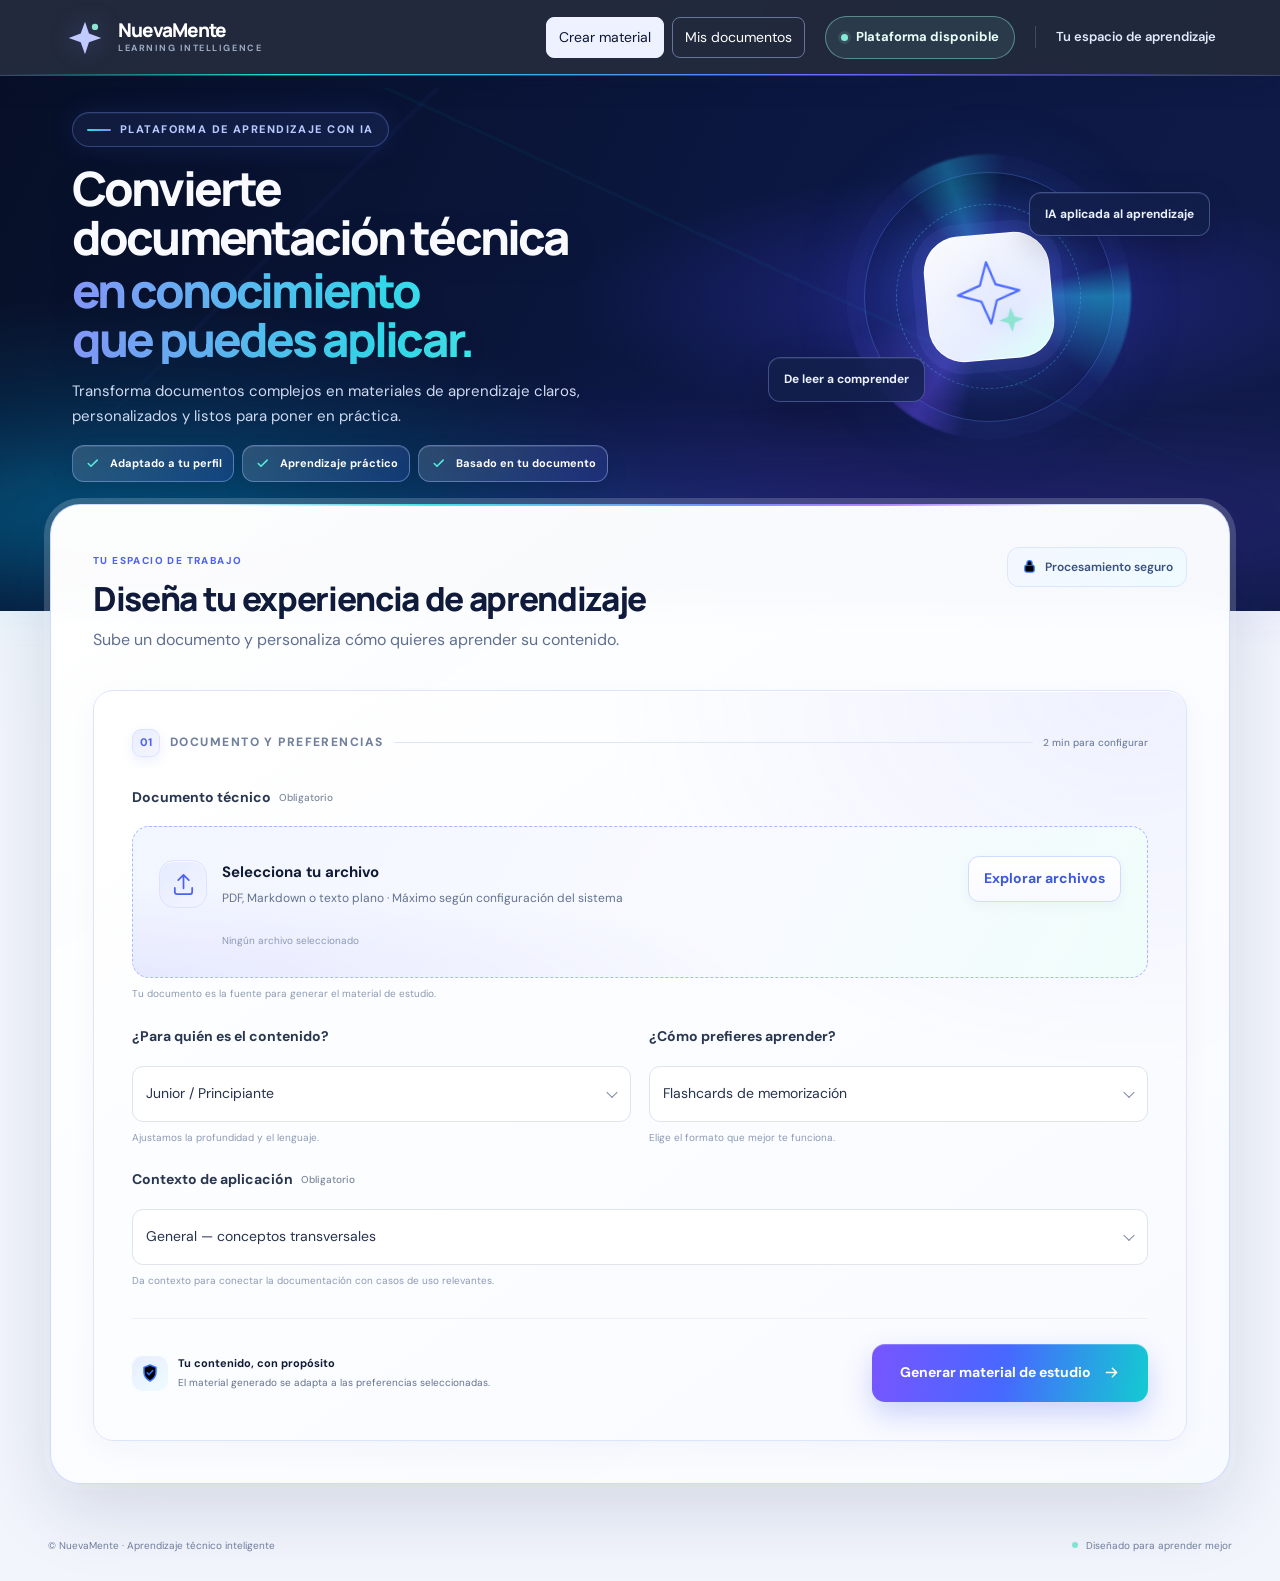
==== commit a114a508: "feat: agrega historial de documentos y adaptaciones por navegador - Integra Frontend y Backend con u" ====
--- a/frontend/index.html
+++ b/frontend/index.html
@@ -9,7 +9,7 @@
   <link rel="preconnect" href="https://fonts.googleapis.com" />
   <link rel="preconnect" href="https://fonts.gstatic.com" crossorigin />
   <link href="https://fonts.googleapis.com/css2?family=DM+Sans:wght@400;500;600;700&family=Manrope:wght@400;500;600;700;800&display=swap" rel="stylesheet" />
-  <link rel="stylesheet" href="css/styles.css" />
+  <link rel="stylesheet" href="css/styles.css?v=historial-20261021" />
 </head>
 <body>
   <div class="app-shell">
@@ -21,6 +21,10 @@
         <span class="brand-copy"><strong>NuevaMente</strong><small>LEARNING INTELLIGENCE</small></span>
       </a>
       <div class="topbar-right">
+        <nav class="history-nav" aria-label="Navegación principal">
+          <button id="boton-crear" type="button" aria-current="page">Crear material</button>
+          <button id="boton-historial" type="button">Mis documentos</button>
+        </nav>
         <span class="status-pill"><span class="status-dot"></span> Plataforma disponible</span>
         <span class="topbar-divider" aria-hidden="true"></span>
         <span class="topbar-label">Tu espacio de aprendizaje</span>
@@ -50,6 +54,18 @@
         </div>
       </section>
 
+      <section id="seccion-historial" class="workspace history-panel oculto" aria-labelledby="historial-titulo">
+        <div class="workspace-heading">
+          <div><span class="section-kicker">TU BIBLIOTECA</span><h2 id="historial-titulo">Mis documentos</h2>
+            <p>Volvé a tu material de estudio o creá otra adaptación desde un documento guardado.</p></div>
+          <button id="historial-actualizar" type="button" class="button-secondary">Actualizar</button>
+        </div>
+        <p class="history-notice">Este historial pertenece a este navegador. Si borrás sus datos o usás otro dispositivo, no tendrás acceso automático. Incluye los documentos guardados desde esta versión.</p>
+        <p id="historial-estado" role="status" aria-live="polite">Preparando tu historial…</p>
+        <div id="historial-documentos" class="history-list"></div>
+        <button id="historial-mas" type="button" class="button-secondary oculto">Más documentos</button>
+      </section>
+
       <section class="workspace" id="workspace" aria-label="Espacio de trabajo">
         <div class="workspace-heading">
           <div>
@@ -73,7 +89,7 @@
                 <input type="file" id="documento" name="documento_original" accept=".pdf,.md,.markdown,.txt" required />
                 <span class="file-name" id="nombre-archivo" aria-live="polite">Ningún archivo seleccionado</span>
               </div>
-              <span class="field-hint">Tu documento es la fuente para generar el material de estudio.</span>
+              <span class="field-hint" id="documento-contexto">Tu documento es la fuente para generar el material de estudio.</span>
             </div>
 
             <div class="form-grid">
@@ -151,7 +167,7 @@
         <section id="seccion-error" class="state-panel error-panel oculto" role="alert">
           <div class="error-symbol" aria-hidden="true"><svg viewBox="0 0 24 24" fill="none"><path d="M12 8v5m0 3h.01M10.2 3.8 2.8 17a2 2 0 0 0 1.8 3h14.8a2 2 0 0 0 1.8-3L13.8 3.8a2 2 0 0 0-3.6 0Z" stroke="currentColor" stroke-width="1.8" stroke-linecap="round" stroke-linejoin="round"/></svg></div>
           <span class="section-kicker">NO PUDIMOS COMPLETAR LA SOLICITUD</span>
-          <h2>Vamos a intentarlo de nuevo</h2>
+          <h2>No pudimos procesar tu documento</h2>
           <p id="mensaje-error"></p>
           <div class="error-actions"><button id="boton-reintentar" class="button-primary" type="button"><span>Reintentar</span><svg viewBox="0 0 20 20" aria-hidden="true"><path d="M16 8a6 6 0 0 0-10.8-2L4 8m0-4v4h4M4 12a6 6 0 0 0 10.8 2L16 12m0 4v-4h-4" fill="none" stroke="currentColor" stroke-width="1.5" stroke-linecap="round" stroke-linejoin="round"/></svg></button><button id="boton-volver" class="button-secondary" type="button">Cambiar documento o configuración</button></div>
         </section>
@@ -161,9 +177,10 @@
   </div>
 
   <script src="js/state.js"></script>
-  <script src="js/api.js"></script>
-  <script src="js/ui.js"></script>
-  <script src="js/main.js"></script>
+  <script src="js/api.js?v=historial-20261021"></script>
+  <script src="js/ui.js?v=historial-20261021"></script>
+  <script src="js/history.js?v=historial-20261021"></script>
+  <script src="js/main.js?v=historial-20261021"></script>
   <script>
     // Mejora visual progresiva: informa el nombre del archivo sin interferir con el flujo existente.
     document.addEventListener("DOMContentLoaded", () => {
--- a/frontend/css/styles.css
+++ b/frontend/css/styles.css
@@ -29,6 +29,19 @@
 a { color: inherit; }
 svg { display: block; }
 .oculto { display: none !important; }
+.history-nav { display: flex; gap: 8px; }
+.history-nav button { border: 1px solid #65759a; background: transparent; color: #fff; padding: 9px 12px; border-radius: 8px; white-space: nowrap; }
+.history-nav button[aria-current] { background: #eef1ff; color: var(--navy); border-color: #eef1ff; }
+.history-notice { color: var(--muted); background: var(--blue-soft); padding: 14px 18px; border-radius: 12px; font-size: 13px; }
+.history-list { display: grid; gap: 18px; margin: 20px 0; }
+.history-card { min-width: 0; border: 1px solid var(--line); border-radius: 16px; padding: 24px; background: var(--surface); }
+.history-card h3, .history-adaptation h4 { overflow-wrap: anywhere; margin-bottom: 8px; }
+.history-actions { display: flex; align-items: center; gap: 12px; flex-wrap: wrap; }
+.history-actions button, .history-panel > button { width: auto; min-height: 42px; }
+.history-link { color: var(--blue-dark); font-size: 13px; text-underline-offset: 3px; }
+.history-adaptation { background: var(--page); border-radius: 10px; padding: 18px; margin-top: 16px; }
+.history-error { color: var(--danger); }
+@media (max-width: 800px) { .topbar .status-pill, .topbar .topbar-label, .topbar .topbar-divider { display: none; } .history-nav button { padding: 8px; font-size: 12px; } }
 :focus-visible { outline: 3px solid #7c91ff; outline-offset: 3px; }
 
 .app-shell { min-height: 100vh; }
@@ -1365,3 +1378,91 @@
   .visual-core { width: 112px; height: 112px; }
   .visual-core svg { width: 76px; height: 76px; }
 }
+
+
+/* Confirmación accesible al finalizar un quiz con preguntas pendientes */
+.quiz-confirm-dialog {
+  width: min(480px, calc(100% - 32px));
+  max-width: none;
+  padding: 0;
+  border: 1px solid #dce4fb;
+  border-radius: 20px;
+  color: var(--ink);
+  background: linear-gradient(145deg, #ffffff, #f6f8ff);
+  box-shadow: 0 24px 80px rgba(15, 27, 65, .28);
+}
+.quiz-confirm-dialog::backdrop {
+  background: rgba(9, 17, 43, .58);
+  backdrop-filter: blur(4px);
+}
+.quiz-confirm-content { padding: clamp(24px, 5vw, 34px); }
+.quiz-confirm-icon {
+  width: 42px;
+  height: 42px;
+  display: grid;
+  place-items: center;
+  margin-bottom: 17px;
+  border: 1px solid #f4d59a;
+  border-radius: 13px;
+  color: #925b08;
+  background: #fff6df;
+  font-size: 23px;
+  font-weight: 800;
+}
+.quiz-confirm-title {
+  margin: 0 0 10px;
+  color: #17233d;
+  font: 800 23px/1.25 "Manrope", sans-serif;
+  letter-spacing: -.035em;
+}
+.quiz-confirm-message {
+  margin: 0;
+  color: #56647e;
+  font-size: 14px;
+  line-height: 1.7;
+}
+.quiz-confirm-actions {
+  display: flex;
+  flex-wrap: wrap;
+  justify-content: flex-end;
+  gap: 10px;
+  margin-top: 25px;
+}
+.quiz-confirm-actions button {
+  min-height: 44px;
+  padding: 10px 15px;
+  border-radius: 11px;
+  font-size: 12px;
+  font-weight: 750;
+}
+.quiz-confirm-actions .button-secondary {
+  border: 1px solid #d6def4;
+  color: #34466d;
+  background: #fff;
+}
+.quiz-confirm-actions .button-primary {
+  border: 1px solid transparent;
+  color: #fff;
+  background: linear-gradient(105deg, #7855ff, #405ce6);
+  box-shadow: 0 7px 18px rgba(64, 92, 230, .2);
+}
+.quiz-confirm-actions button:hover { filter: brightness(.98); transform: translateY(-1px); }
+@media (max-width: 480px) {
+  .quiz-confirm-actions { flex-direction: column-reverse; }
+  .quiz-confirm-actions button { width: 100%; }
+}
+
+
+/* Quiz finalizado: estado bloqueado visible y controles no interactivos */
+.quiz-pregunta:disabled,
+.quiz-pregunta.quiz-pregunta-finalizada {
+  opacity: .82;
+}
+.quiz-pregunta:disabled .quiz-opcion,
+.quiz-pregunta:disabled button {
+  cursor: not-allowed;
+}
+.quiz-pregunta:disabled button {
+  filter: grayscale(.25);
+  box-shadow: none;
+}
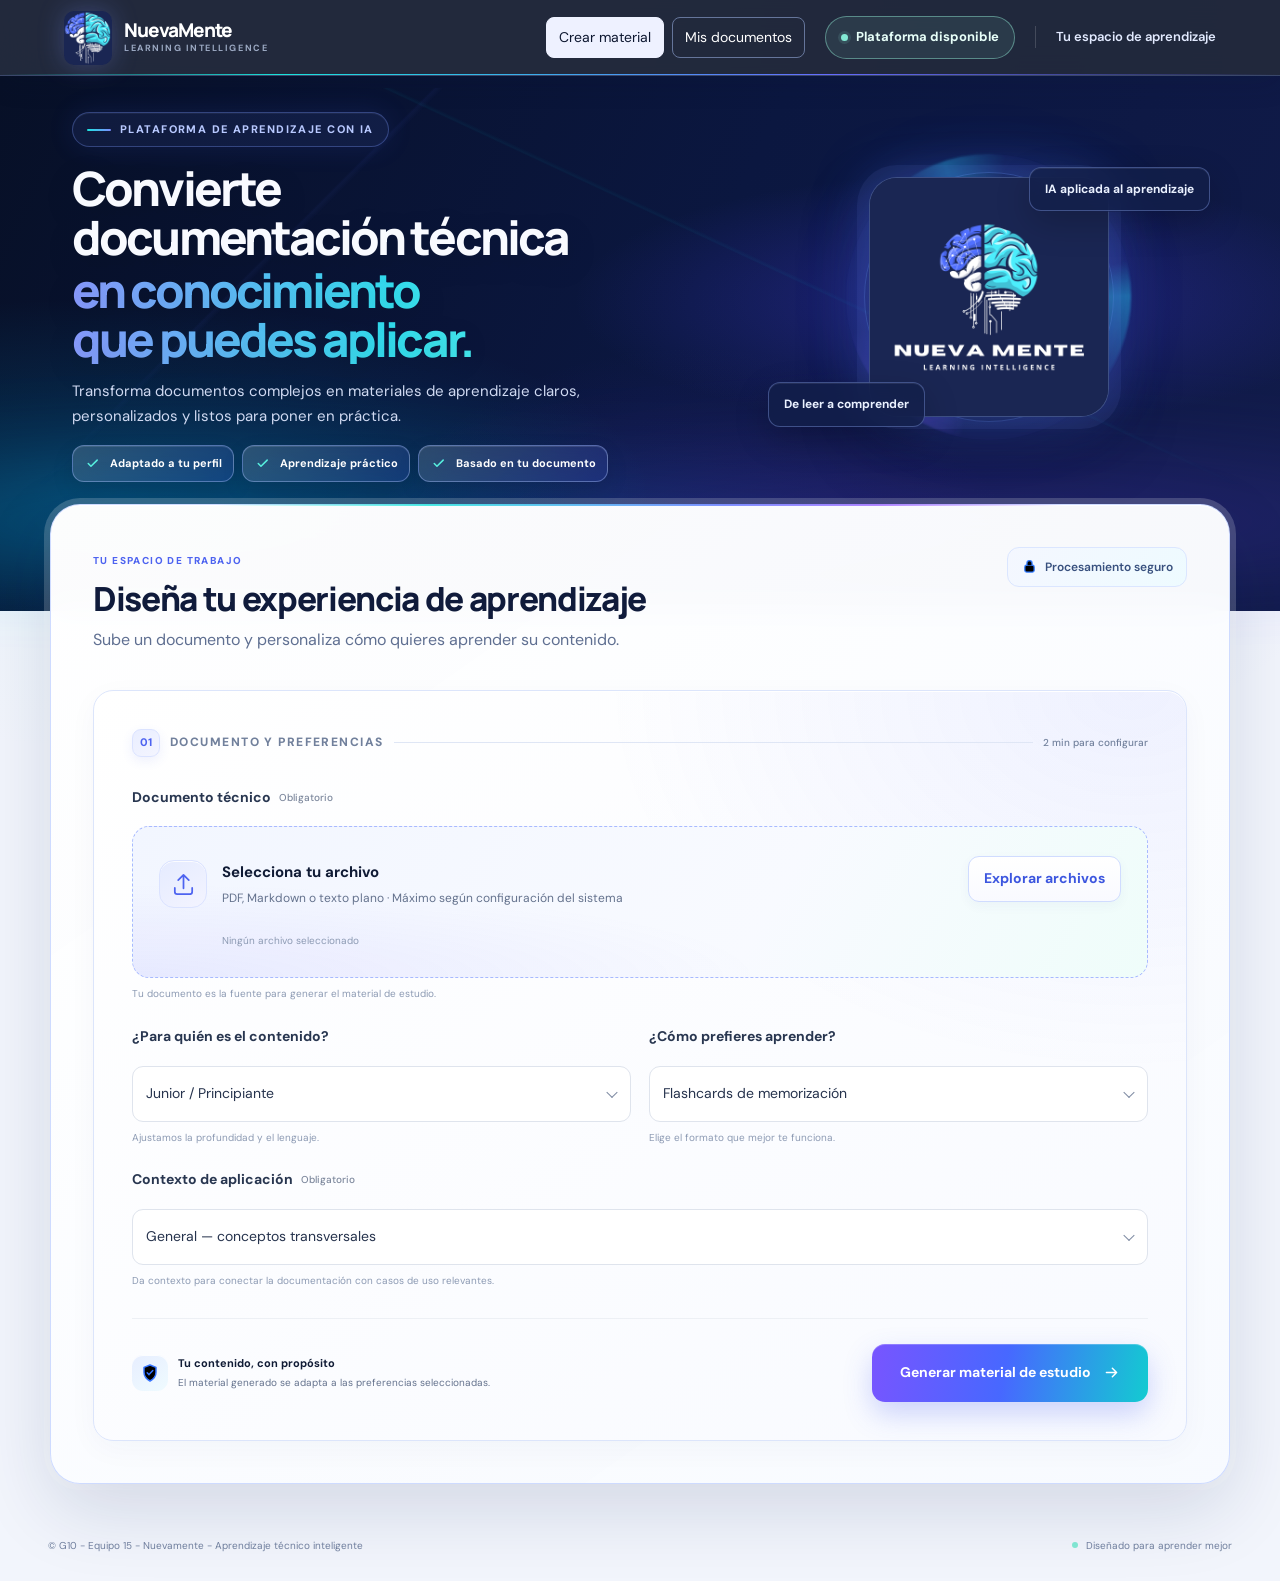
==== commit f3bac99f: "logos y deslizamiento correcto" ====
--- a/frontend/index.html
+++ b/frontend/index.html
@@ -9,14 +9,14 @@
   <link rel="preconnect" href="https://fonts.googleapis.com" />
   <link rel="preconnect" href="https://fonts.gstatic.com" crossorigin />
   <link href="https://fonts.googleapis.com/css2?family=DM+Sans:wght@400;500;600;700&family=Manrope:wght@400;500;600;700;800&display=swap" rel="stylesheet" />
-  <link rel="stylesheet" href="css/styles.css?v=historial-20261021" />
+  <link rel="stylesheet" href="css/styles.css?v=logo-20261022" />
 </head>
 <body>
   <div class="app-shell">
     <header class="topbar">
       <a class="brand" href="#" aria-label="NuevaMente, inicio">
         <span class="brand-mark" aria-hidden="true">
-          <svg viewBox="0 0 40 40" fill="none"><path d="M20 4.5 23.8 15.7 35.5 20l-11.7 4.1L20 35.5l-4.1-11.4L4.5 20l11.4-4.3L20 4.5Z" fill="currentColor"/><circle cx="29.5" cy="9.5" r="3" fill="#8DE4D0"/></svg>
+          <img src="assets/logo-nm.webp" alt="" width="1024" height="1024" />
         </span>
         <span class="brand-copy"><strong>NuevaMente</strong><small>LEARNING INTELLIGENCE</small></span>
       </a>
@@ -46,8 +46,8 @@
         <div class="hero-visual" aria-hidden="true">
           <div class="orbit orbit-outer"></div><div class="orbit orbit-inner"></div>
           <div class="visual-glow"></div>
-          <div class="visual-core">
-            <svg viewBox="0 0 84 84" fill="none"><path d="M42 8 49.4 30.1 72 38 49.4 45.9 42 68 34.1 45.9 12 38 34.1 30.1 42 8Z" stroke="currentColor" stroke-width="2.2" stroke-linejoin="round"/><path d="M62 54 65.2 63.1 74 66 65.2 69.2 62 78 58.8 69.2 50 66 58.8 63.1 62 54Z" fill="#8DE4D0"/></svg>
+          <div class="visual-core visual-logo">
+            <img src="assets/logo-nm.webp" alt="" width="1024" height="1024" />
           </div>
           <span class="visual-tag tag-top">IA aplicada al aprendizaje</span>
           <span class="visual-tag tag-bottom">De leer a comprender</span>
@@ -172,14 +172,14 @@
           <div class="error-actions"><button id="boton-reintentar" class="button-primary" type="button"><span>Reintentar</span><svg viewBox="0 0 20 20" aria-hidden="true"><path d="M16 8a6 6 0 0 0-10.8-2L4 8m0-4v4h4M4 12a6 6 0 0 0 10.8 2L16 12m0 4v-4h-4" fill="none" stroke="currentColor" stroke-width="1.5" stroke-linecap="round" stroke-linejoin="round"/></svg></button><button id="boton-volver" class="button-secondary" type="button">Cambiar documento o configuración</button></div>
         </section>
       </section>
-      <footer class="page-footer"><span>© NuevaMente · Aprendizaje técnico inteligente</span><span><span class="footer-dot"></span> Diseñado para aprender mejor</span></footer>
+      <footer class="page-footer"><span>© G10 - Equipo 15 - Nuevamente - Aprendizaje técnico inteligente</span><span><span class="footer-dot"></span> Diseñado para aprender mejor</span></footer>
     </main>
   </div>
 
   <script src="js/state.js"></script>
   <script src="js/api.js?v=historial-20261021"></script>
   <script src="js/ui.js?v=historial-20261021"></script>
-  <script src="js/history.js?v=historial-20261021"></script>
+  <script src="js/history.js?v=historial-nav-20261022"></script>
   <script src="js/main.js?v=historial-20261021"></script>
   <script>
     // Mejora visual progresiva: informa el nombre del archivo sin interferir con el flujo existente.
--- a/frontend/css/styles.css
+++ b/frontend/css/styles.css
@@ -51,8 +51,9 @@
   color: #fff; background: var(--navy); border-bottom: 1px solid rgba(255,255,255,.09);
 }
 .brand { display: inline-flex; align-items: center; gap: 12px; text-decoration: none; }
-.brand-mark { width: 42px; height: 42px; display: grid; place-items: center; color: #aebcff; }
-.brand-mark svg { width: 100%; height: 100%; }
+.brand-mark { position: relative; width: 48px; height: 54px; flex-shrink: 0; overflow: hidden; border-radius: 10px; }
+/* Encuadre del cerebro en la cabecera; se conserva el archivo original completo. */
+.brand-mark img { position: absolute; top: 50%; left: 50%; display: block; width: 230%; max-width: none; height: auto; transform: translate(-50%, -42.5%); }
 .brand-copy { display: flex; flex-direction: column; gap: 1px; }
 .brand-copy strong { font: 800 19px/1.2 "Manrope", sans-serif; letter-spacing: -.045em; }
 .brand-copy small { color: #9ca9c3; font-size: 9px; font-weight: 700; letter-spacing: .17em; }
@@ -81,6 +82,10 @@
 .visual-glow { position: absolute; width: 155px; height: 155px; border-radius: 50%; background: #dce4ff; filter: blur(22px); opacity: .8; }
 .visual-core { position: relative; z-index: 1; width: 112px; height: 112px; display: grid; place-items: center; color: var(--blue); background: linear-gradient(145deg, #fff, #e9edff); border: 1px solid #d9e0ff; border-radius: 34px; box-shadow: 0 20px 55px rgba(52,75,184,.18); transform: rotate(-5deg); }
 .visual-core svg { width: 78px; height: 78px; }
+.visual-core.visual-logo { width: 240px; height: 240px; overflow: hidden; border-radius: 28px; border-color: rgba(150,175,255,.3); background: #192650; transform: none; }
+.visual-logo img { display: block; width: 100%; height: 100%; object-fit: contain; }
+.hero-visual .tag-top { top: 0; }
+.hero-visual .tag-bottom { bottom: 0; }
 .visual-tag { position: absolute; z-index: 2; padding: 8px 12px; border: 1px solid rgba(222,228,242,.95); border-radius: 10px; background: rgba(255,255,255,.92); box-shadow: 0 8px 24px rgba(25,39,77,.07); color: #45516b; font-size: 10px; font-weight: 700; }
 .tag-top { top: 24px; right: 0; }
 .tag-bottom { bottom: 24px; left: 0; }
@@ -213,8 +218,9 @@
   .page-footer { flex-direction: column; gap: 8px; }
 }
 @media (max-width: 520px) {
-  .topbar { padding: 0 16px; }
-  .brand-mark { width: 36px; height: 36px; }
+  .topbar { flex-wrap: wrap; gap: 10px; padding: 12px 16px; }
+  .topbar .topbar-right { margin-left: auto; }
+  .brand-mark { width: 40px; height: 46px; }
   .brand-copy strong { font-size: 17px; }
   .status-pill { padding: 6px 8px; font-size: 10px; }
   .page-layout { width: calc(100% - 24px); }
